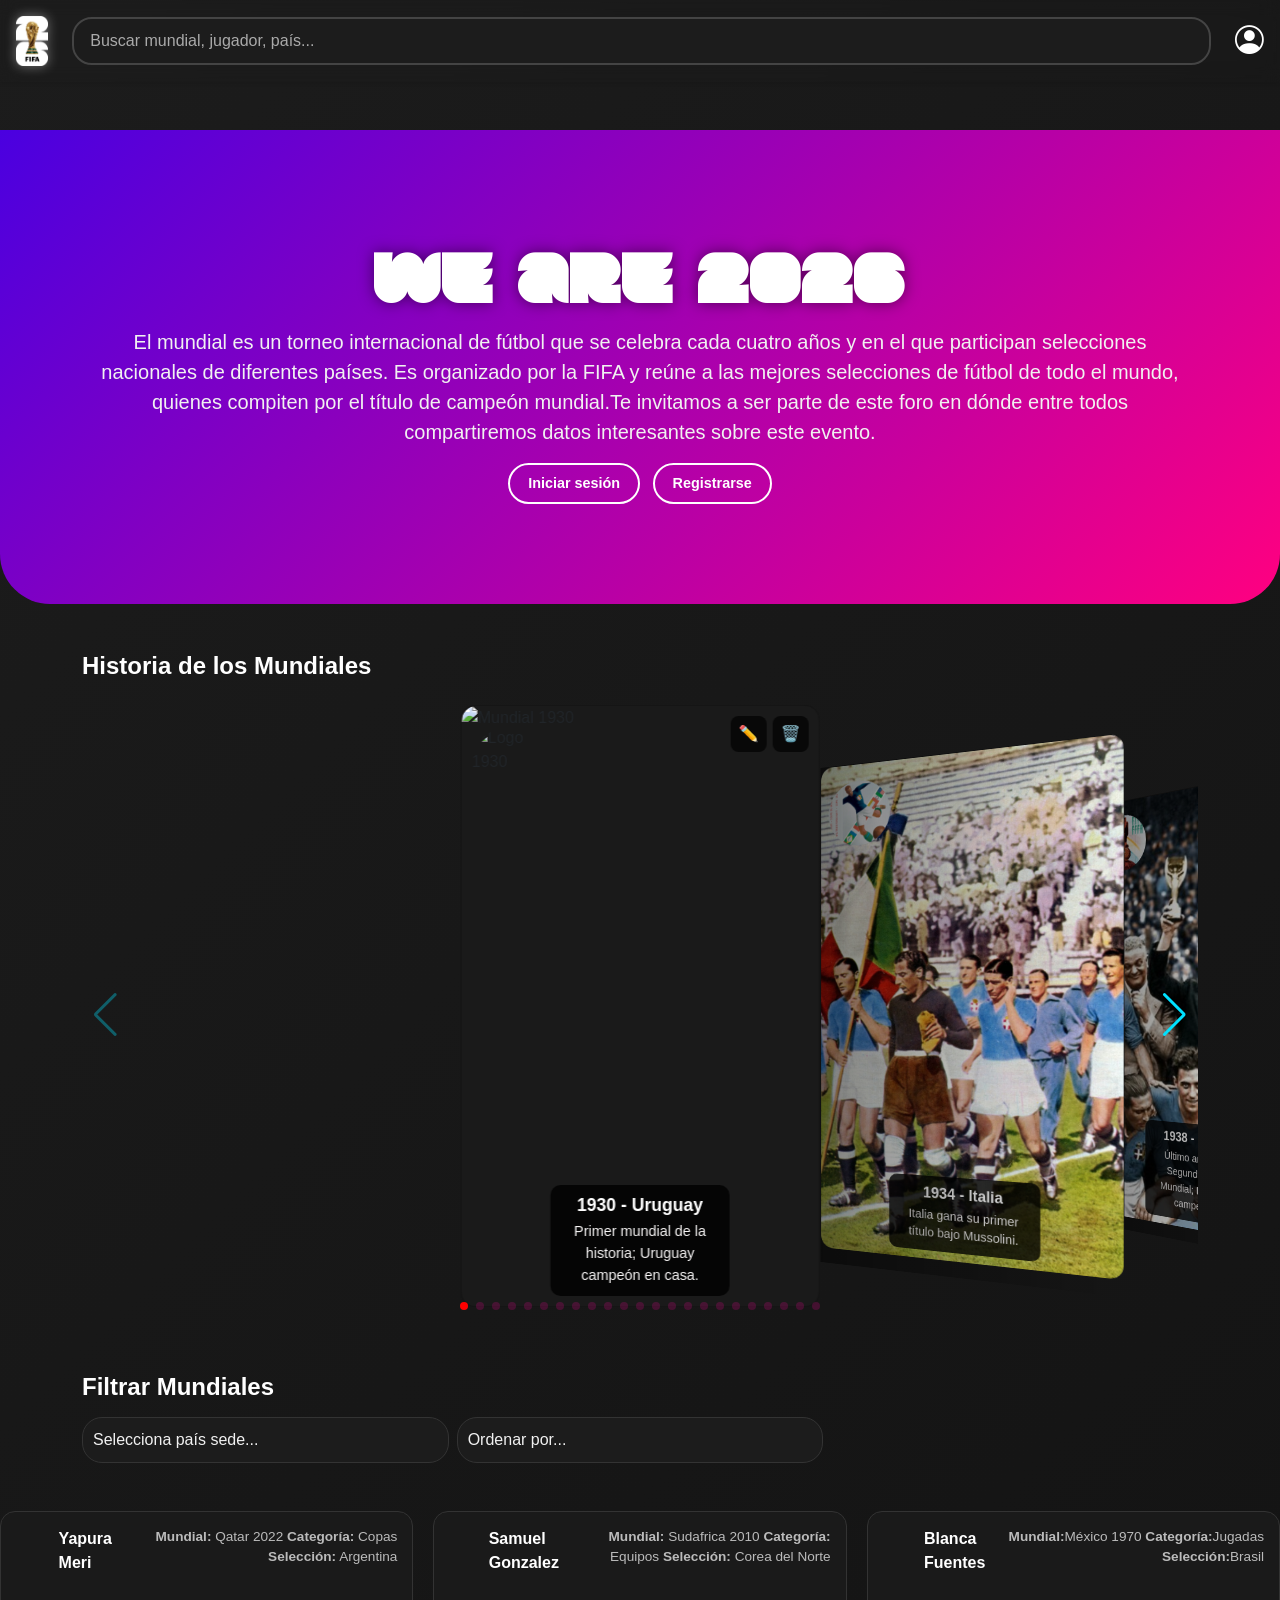
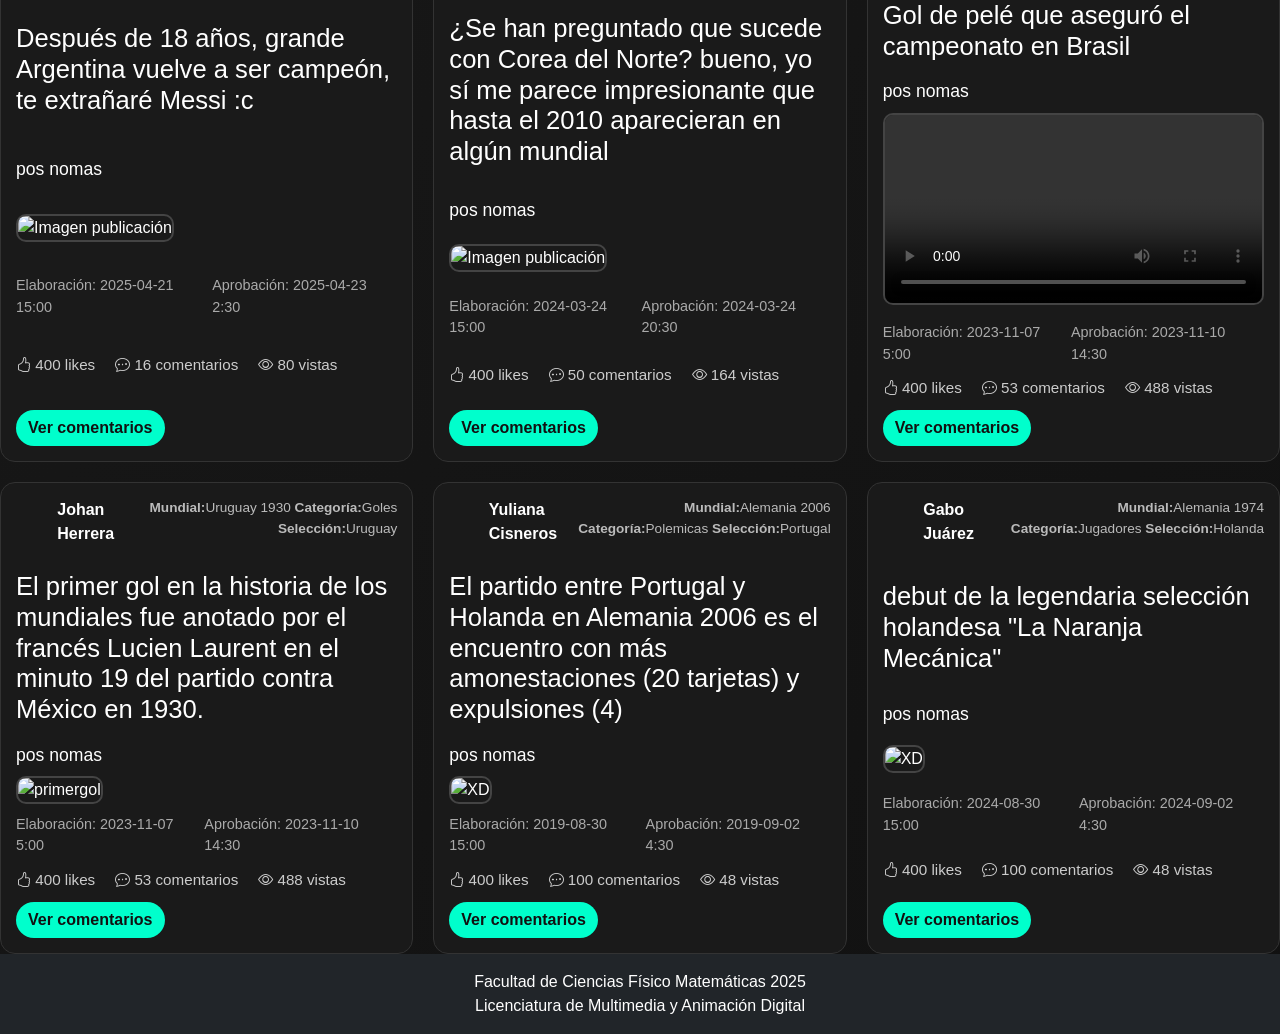
==== index.html @ 7e62f807 "subida inicial" ====
<!DOCTYPE html>
<html lang="es">

<head>
  <meta charset="UTF-8">
  <meta name="viewport" content="width=device-width, initial-scale=1.0">
  <title>We are 2026</title>
  <link rel="stylesheet" href="css/bootstrap.css">
  <link rel="stylesheet" href="css/index.css">
  <link rel="stylesheet" href="css/modal_CrearPub.css">
  <link rel="stylesheet" href="https://cdn.jsdelivr.net/npm/bootstrap-icons@1.11.3/font/bootstrap-icons.css">
  <link rel="stylesheet" href="https://cdn.jsdelivr.net/npm/swiper@11/swiper-bundle.min.css" />


</head>

<body>

  <header class="d-flex justify-content-between align-items-center p-3 bg-transparent shadow-sm">

    <div class="logo">
      <img src="img/2.png" alt="Logo Mundial" style="height:50px;">
    </div>
    <div class="flex-grow-1 mx-4">
      <input type="text" class="form-control" placeholder="Buscar mundial, jugador, país...">
    </div>
    <div class="perfil">
      <a href="perfil.html"><i class="bi bi-person-circle"></i></a>
    </div>
  </header>

  <div id="toastContainer" class="toast-container position-fixed bottom-0 end-0 p-3"></div>

  <main class="text-center my-5">
    <h1 class="display-3 fw-bold">We are 2026</h1>
    <p class="lead"> El mundial es un torneo internacional de fútbol que se celebra cada cuatro años y en el que
      participan selecciones
      nacionales de diferentes países. Es organizado por la FIFA y reúne a las mejores
      selecciones de fútbol de todo el mundo, quienes compiten por el título de campeón mundial.Te invitamos a ser parte
      de este foro en dónde entre todos compartiremos datos interesantes sobre este evento. </p>
    <a href="Login.html" class="btn btn-outline-primary btn-sm">Iniciar sesión</a>
    <a href="registro.html" class="btn btn-primary btn-sm ms-2">Registrarse</a>
  </main>

  <!-- CARRUSEL DE LAS IMAGENES-->
  <section class="container mb-5">
    <h4 class="mb-4">Historia de los Mundiales</h4>


    <div class="swiper mySwiper">
      <div class="swiper-wrapper">

        <div class="swiper-slide" data-mundial="1930">
          <div class="card">
            <img src="https://www.laizquierdadiario.mx/IMG/jpg/seleccion_argentina_1930.jpg" alt="Mundial 1930"
              class="main-img">
            <img src="https://img.vavel.com/b/Uruguay_1930_World_Cup.jpg" alt="Logo 1930" class="logo-img">
            <div class="caption">
              <h5>1930 - Uruguay</h5>
              <p>Primer mundial de la historia; Uruguay campeón en casa.</p>
            </div>
            <div class="card-actions">
              <button class="edit-btn" title="Editar">✏️</button>
              <button class="delete-btn" title="Eliminar">🗑️</button>
            </div>
          </div>
        </div>

        <div class="swiper-slide" data-mundial="1934">
          <div class="card">
            <img src="img/carrusel/M_1934.jpg" alt="Mundial 1934" class="main-img">
            <img src="img/carrusel/L_1934.jpg" alt="Logo 1934" class="logo-img">
            <div class="caption">
              <h5>1934 - Italia</h5>
              <p>Italia gana su primer título bajo Mussolini.</p>
            </div>
          </div>
        </div>

        <div class="swiper-slide" data-mundial="1938">
          <!--El data mundial es para hacer el filtrado de las publis y que se pueda publicar desde ahí -->
          <div class="card">
            <img src="img/carrusel/M_1938.jpg" alt="Mundial 1938" class="main-img">
            <img src="img/carrusel/L_1938.jpg" alt="Logo 1938" class="logo-img">
            <div class="caption">
              <h5>1938 - Francia</h5>
              <p>Último antes de la Segunda Guerra Mundial; Italia repite campeonato.</p>
            </div>
          </div>
        </div>

        <div class="swiper-slide" data-mundial="1950">
          <div class="card">
            <img src="img/carrusel/M_1950.jpg" alt="Mundial 1950" class="main-img">
            <img src="img/carrusel/L_1950.jpg " alt="Logo 1950" class="logo-img">
            <div class="caption">
              <h5>1950 - Brasil</h5>
              <p>"Maracanazo"; Uruguay sorprende al gigante anfitrión.</p>
            </div>
          </div>
        </div>
        <div class="swiper-slide" data-mundial="1954">
          <div class="card">
            <img src="img/carrusel/M_1954.jpg" alt="Mundial 1954" class="main-img">
            <img src="img/carrusel/L_1954.jpg" alt="Logo 1954" class="logo-img">
            <div class="caption">
              <h5>1954 - Suiza</h5>
              <p>Alemania Federal vence a la Hungría invencible.</p>
            </div>
          </div>
        </div>
        <div class="swiper-slide" data-mundial="1958">
          <div class="card">
            <img src="img/carrusel/M_1958.jpg" alt="Mundial 1958" class="main-img">
            <img src="img/carrusel/L_1958.jpg" alt="Logo 1958" class="logo-img">
            <div class="caption">
              <h5>1958 - Suecia</h5>
              <p>Debut y explosión de Pelé con 17 años.</p>
            </div>
          </div>
        </div>
        <div class="swiper-slide" data-mundial="1962">
          <div class="card">
            <img src="img/carrusel/M_1962.jpg" alt="Mundial 1962" class="main-img">
            <img src="img/carrusel/L_1962" alt="Logo 1962" class="logo-img">
            <div class="caption">
              <h5>1962 - Chile</h5>
              <p>Brasil bicampeón con Garrincha brillando</p>
            </div>
          </div>
        </div>
        <div class="swiper-slide" data-mundial="1966">
          <div class="card">
            <img src="img/carrusel/M_1966.jpg" alt="Mundial 1966" class="main-img">
            <img src="img/carrusel/L_1966.png" alt="Logo 1966" class="logo-img">
            <div class="caption">
              <h5>1966 - Inglaterra</h5>
              <p>Único título inglés, polémico gol fantasma.</p>
            </div>
          </div>
        </div>
        <div class="swiper-slide" data-mundial="1970">
          <div class="card">
            <img src="img/carrusel/M_1970.jpg" alt="Mundial 1970" class="main-img">
            <img src="img/carrusel/L_1970.jpg" alt="Logo 1970" class="logo-img">
            <div class="caption">
              <h5>1970 - México</h5>
              <p>Brasil tricampeón con el mejor Pelé.</p>
            </div>
          </div>
        </div>
        <div class="swiper-slide" data-mundial="1974">
          <div class="card">
            <img src="img/carrusel/M_1974.jpg" alt="Mundial 1974" class="main-img">
            <img src="img/carrusel/L_1974.jpg" alt="Logo 1974" class="logo-img">
            <div class="caption">
              <h5>1974 - Alemania</h5>
              <p>Surge el "fútbol total" de Holanda; título para los locales.</p>
            </div>
          </div>
        </div>
        <div class="swiper-slide" data-mundial="1978">
          <div class="card">
            <img src="img/carrusel/M_1978.jpeg" alt="Mundial 1978" class="main-img">
            <img src="img/carrusel/L_1978.png" alt="Logo 1978" class="logo-img">
            <div class="caption">
              <h5>1978 - Argentina</h5>
              <p>Primera estrella para Argentina, en plena dictadura.</p>
            </div>
          </div>
        </div>
        <div class="swiper-slide" data-mundial="1982">
          <div class="card">
            <img src="img/carrusel/M_1982.jpg" alt="Mundial 1982" class="main-img">
            <img src="img/carrusel/L_1982.png" alt="Logo 1982" class="logo-img">
            <div class="caption">
              <h5>1982 - España</h5>
              <p>Italia sorprende con Paolo Rossi y gana su tercer título.</p>
            </div>
          </div>
        </div>
        <div class="swiper-slide" data-mundial="1986">
          <div class="card">
            <img src="img/carrusel/M_1986.jpg" alt="Mundial 1986" class="main-img">
            <img src="img/carrusel/L_1986.png" alt="Logo 1986" class="logo-img">
            <div class="caption">
              <h5>1986 - México</h5>
              <p>Mundial de Maradona; "La mano de Dios" y el "Gol del Siglo".</p>
            </div>
          </div>
        </div>
        <div class="swiper-slide" data-mundial="1990">
          <div class="card">
            <img src="img/carrusel/M_1990.jpg" alt="Mundial 1990" class="main-img">
            <img src="img/carrusel/L_1990" alt="Logo 1990" class="logo-img">
            <div class="caption">
              <h5>1990 - Italia</h5>
              <p>Alemania logra su tercer título en una final cerrada vs Argentina.</p>
            </div>
          </div>
        </div>

        <div class="swiper-slide" data-mundial="1994">
          <div class="card">
            <img src="img/carrusel/M_1994.jpg" alt="Mundial 1994" class="main-img">
            <img src="img/carrusel/L_1994.png" alt="Logo 1994" class="logo-img">
            <div class="caption">
              <h5>1994 - Estados Unidos</h5>
              <p>Final definida por penales; Brasil tetracampeón.</p>
            </div>
          </div>
        </div>

        <div class="swiper-slide" data-mundial="1998">
          <div class="card">
            <img src="img/carrusel/M_1998.jpg" alt="Mundial 1998" class="main-img">
            <img src="img/carrusel/L_1998" alt="Logo 1998" class="logo-img">
            <div class="caption">
              <h5>1998 - Francia</h5>
              <p>Francia gana su primera Copa en casa con Zidane estrella.</p>
            </div>
          </div>
        </div>

        <div class="swiper-slide" data-mundial="2002">
          <div class="card">
            <img src="img/carrusel/M_2002.jpeg" alt="Mundial 2002" class="main-img">
            <img src="img/carrusel/l_2002.png" alt="Logo 2002" class="logo-img">
            <div class="caption">
              <h5>2002 - Corea del Sur y Japón</h5>
              <p>Primer mundial en Asia; Brasil logra su quinto título.</p>
            </div>
          </div>
        </div>

        <div class="swiper-slide" data-mundial="2006">
          <div class="card">
            <img src="img/carrusel/M_2006.jpg" alt="Mundial 2006" class="main-img">
            <img src="img/carrusel/L_2006" alt="Logo 2006" class="logo-img">
            <div class="caption">
              <h5>2006 - Alemania</h5>
              <p>Italia tetracampeón; recordado por el cabezazo de Zidane.</p>
            </div>
          </div>
        </div>
        <div class="swiper-slide" data-mundial="2010">
          <div class="card">
            <img src="img/carrusel/M_2010.jpg" alt="Mundial 2010" class="main-img">
            <img src="img/carrusel/L_2010" alt="Logo 2010" class="logo-img">
            <div class="caption">
              <h5>2010 - Sudáfrica</h5>
              <p>Primer mundial africano; España campeón con gol de Iniesta.</p>
            </div>
          </div>
        </div>
        <div class="swiper-slide" data-mundial="2014">
          <div class="card">
            <img src="img/carrusel/M_2014.jpg" alt="Mundial 2014" class="main-img">
            <img src="img/carrusel/L_2014.jpg" alt="Logo 2014" class="logo-img">
            <div class="caption">
              <h5>2014- Brasil</h5>
              <p>Alemania golea 7-1 a Brasil; gana su cuarta Copa.</p>
            </div>
          </div>
        </div>
        <div class="swiper-slide" data-mundial="2018">
          <div class="card">
            <img src="img/carrusel/M_2018.jpg" alt="Mundial 2018" class="main-img">
            <img src="img/carrusel/L_2018.png" alt="Logo 2018" class="logo-img">
            <div class="caption">
              <h5>2018- Rusia</h5>
              <p>Francia bicampeón; Mbappé brilla como estrella joven.</p>
            </div>
          </div>
        </div>
        <div class="swiper-slide" data-mundial="2022">
          <div class="card">
            <img src="img/carrusel/M_2022.jpg" alt="Mundial 2022" class="main-img">
            <img src="img/carrusel/L_2022.png" alt="Logo 2022" class="logo-img">
            <div class="caption">
              <h5>2022- Qatar</h5>
              <p>Argentina tricampeón con Messi coronado.</p>
            </div>
          </div>
        </div>


        <div class="swiper-slide" data-mundial="2026">
          <div class="card">
            <img src="img/carrusel/M_2026.jpg" alt="Mundial 2026" class="main-img">
            <img src="img/carrusel/L_2026.png" alt="Logo 2026" class="logo-img">
            <div class="caption">
              <h5>2026 - México, Estados Unidos y Cánada </h5>
              <p>El Mundial más reciente, con muchas sorpresas y récords.</p>
            </div>
          </div>
        </div>




      </div>

      <div class="swiper-button-next"></div>
      <div class="swiper-button-prev"></div>
      <div class="swiper-pagination"></div>
    </div>
  </section>
  <!--filtros-->
  <section class="container mb-5">
    <h4>Filtrar Mundiales</h4>
    <div class="row g-2">
      <div class="col-md-4">
        <select class="form-select">
          <option selected>Selecciona país sede...</option>
          <option>Uruguay</option>
          <option>Brasil</option>
          <option>Suiza</option>
          <option>Suecia</option>
          <option>México</option>
          <option>Estados Unidos</option>
          <option>Sudáfrica</option>
          <option>Catar</option>
        </select>
      </div>
      <div class="col-md-4">
        <select class="form-select">
          <option selected>Ordenar por...</option>
          <option>Cronológico</option>
          <option>País</option>
          <option>Más Likes</option>
          <option>Más Comentarios</option>
        </select>
      </div>
    </div>
  </section>

  <!--PUBLICACIONES-->
  <div id="dashboard" class="grid">
   


    <div class="publicacion" data-mundial="2022">
      <div class="pub-header">
        <div class="usuario">
          <div class="avatar"
            style="background-image: url('https://ih1.redbubble.net/image.4700178100.5784/flat,750x,075,f-pad,750x1000,f8f8f8.jpg');">
          </div>
          <span class="nombre">Yapura Meri</span>
        </div>

        <div class="detalle">
          <span class="mundial"><strong>Mundial:</strong> Qatar 2022</span>
          <span class="categoria"><strong>Categoría:</strong> Copas</span>
          <span class="seleccion"><strong>Selección:</strong> Argentina</span>
        </div>

      </div>

      <h3 class="titulo">Después de 18 años, grande Argentina vuelve a ser campeón, te extrañaré Messi :c</h3>
      <h4 class="descripcion">pos nomas</h4>

      <div class="media">
        <img
          src="https://phantom-elmundo.uecdn.es/2f9339261cdcb9a44080f4abb94aa98b/crop/1x20/604x422/resize/828/f/jpg/assets/multimedia/imagenes/2022/12/21/16716186079591.jpg"
          alt="Imagen publicación">
      </div>

      <div class="fechas">
        <span>Elaboración: 2025-04-21 15:00</span>
        <span>Aprobación: 2025-04-23 2:30</span>
      </div>

      <div class="interacciones">
        <span class="like">
          <i class="bi bi-hand-thumbs-up"></i> <span class="count">400</span> likes
        </span>
        <span><i class="bi bi-chat-dots"></i> 16 comentarios</span>
        <span><i class="bi bi-eye"></i> 80 vistas</span>
      </div>

      <div class="acciones-comentarios">
        <button class="btn-ver-comentarios" onclick="openComentariosModal(this)">
          Ver comentarios
        </button>
      </div>

      <!-- Botón editar -->
      <button class="btn-editar-pub" onclick="activarEdicionPublicacion(this)">Editar</button>
    </div>
    <div class="publicacion" data-mundial="2010">
      <div class="pub-header">
        <div class="usuario">
          <div class="avatar"
            style="background-image: url('https://i.redd.it/cool-pfp-type-fanart-i-made-v0-000ob270kp7e1.png?width=1100&format=png&auto=webp&s=5e3d2fb3bbafdf48c95f6516071db050b24c6aec');">
          </div>
          <span class="nombre">Samuel Gonzalez</span>
        </div>
        <div class="detalle">
          <div class="detalle">
            <span class="mundial"><strong>Mundial:</strong> Sudafrica 2010</span>
            <span class="categoria"><strong>Categoría:</strong> Equipos</span>
            <span class="seleccion"><strong>Selección:</strong> Corea del Norte</span>
          </div>

        </div>
      </div>

      <h3 class="titulo">¿Se han preguntado que sucede con Corea del Norte? bueno, yo sí me parece impresionante
        que hasta el 2010 aparecieran en algún mundial
      </h3>
      <h4 class="descripcion">pos nomas</h4>

      <div class="media">
        <img src=https://e00-elmundo.uecdn.es/mundial/2010/imagenes/2010/06/18/1276861689_0.jpg
          alt="Imagen publicación">
      </div>

      <div class="fechas">
        <span> Elaboración: 2024-03-24 15:00</span>
        <span> Aprobación: 2024-03-24 20:30</span>
      </div>

      <div class="interacciones">
        <span class="like">
          <i class="bi bi-hand-thumbs-up"></i> <span class="count">400</span> likes
        </span>
        <span><i class="bi bi-chat-dots"></i> 50 comentarios</span>
        <span><i class="bi bi-eye"></i> 164 vistas</span>
      </div>

      <div class="acciones-comentarios">
        <button class="btn-ver-comentarios" onclick="openComentariosModal(this)">
          Ver comentarios
        </button>
      </div>
      <!-- Botón editar -->
      <button class="btn-editar-pub" onclick="activarEdicionPublicacion(this)">Editar</button>

    </div>
    <div class="publicacion" data-mundial="1970">
      <div class="pub-header">
        <div class="usuario">
          <div class="avatar"
            style="background-image: url('https://i.pinimg.com/736x/62/64/57/626457731d0ab3dc14118c6c4f348661.jpg');">
          </div>
          <span class="nombre">Blanca Fuentes</span>
        </div>
        <div class="detalle">
          <span class="mundial"><strong>Mundial:</strong>México 1970</span>
          <span class="categoria"><strong>Categoría:</strong>Jugadas</span>
          <span class="seleccion"><strong>Selección:</strong>Brasil</span>
        </div>
      </div>

      <h3 class="titulo">Gol de pelé que aseguró el campeonato en Brasil
      </h3>
      <h4 class="descripcion">pos nomas</h4>

      <div class="media">
        <video width="500" height="400" controls>
          <source src="videos/pele.mp4" type="video/mp4">

        </video>
      </div>

      <div class="fechas">
        <span> Elaboración: 2023-11-07 5:00</span>
        <span> Aprobación: 2023-11-10 14:30</span>
      </div>

      <div class="interacciones">
        <span class="like">
          <i class="bi bi-hand-thumbs-up"></i> <span class="count">400</span> likes
        </span>
        <span><i class="bi bi-chat-dots"></i> 53 comentarios</span>
        <span><i class="bi bi-eye"></i> 488 vistas</span>
      </div>

      <div class="acciones-comentarios">
        <button class="btn-ver-comentarios" onclick="openComentariosModal(this)">
          Ver comentarios
        </button>
      </div>
      <!-- Botón editar -->
      <button class="btn-editar-pub" onclick="activarEdicionPublicacion(this)">Editar</button>

    </div>
    <div class="publicacion" data-mundial="1930">
      <div class="pub-header">
        <div class="usuario">
          <div class="avatar"
            style="background-image: url('https://i.pinimg.com/736x/3e/e1/cb/3ee1cbf3b1ef8123d77229c54954acfb.jpg');">
          </div>
          <span class="nombre">Johan Herrera</span>
        </div>
        <div class="detalle">
          <span class="mundial"><strong>Mundial:</strong>Uruguay 1930</span>
          <span class="categoria"><strong>Categoría:</strong>Goles</span>
          <span class="seleccion"><strong>Selección:</strong>Uruguay</span>
        </div>
      </div>

      <h3 class="titulo">El primer gol en la historia de los mundiales fue anotado por el francés Lucien Laurent
        en el minuto 19 del partido contra México en 1930.
      </h3>
      <h4 class="descripcion">pos nomas</h4>

      <div class="media">
        <img src="https://www.vice.com/wp-content/uploads/sites/2/2017/07/1501461839066-LAURENT.jpeg?w=640"
          alt="primergol">
      </div>

      <div class="fechas">
        <span> Elaboración: 2023-11-07 5:00</span>
        <span> Aprobación: 2023-11-10 14:30</span>
      </div>

      <div class="interacciones">
        <span class="like">
          <i class="bi bi-hand-thumbs-up"></i> <span class="count">400</span> likes
        </span>
        <span><i class="bi bi-chat-dots"></i> 53 comentarios</span>
        <span><i class="bi bi-eye"></i> 488 vistas</span>
      </div>

      <div class="acciones-comentarios">
        <button class="btn-ver-comentarios" onclick="openComentariosModal(this)">
          Ver comentarios
        </button>
      </div>

      <button class="btn-editar-pub" onclick="activarEdicionPublicacion(this)">Editar</button>
    </div>
    <div class="publicacion" data-mundial="2006">
      <div class="pub-header">
        <div class="usuario">
          <div class="avatar"
            style="background-image: url('https://i.pinimg.com/736x/c8/d3/36/c8d3363e4201f977bb5bf2c7bf879412.jpg');">
          </div>
          <span class="nombre">Yuliana Cisneros</span>
        </div>
        <div class="detalle">
          <span class="mundial"><strong>Mundial:</strong>Alemania 2006</span>
          <span class="categoria"><strong>Categoría:</strong>Polemicas</span>
          <span class="seleccion"><strong>Selección:</strong>Portugal</span>
        </div>
      </div>

      <h3 class="titulo">El partido entre Portugal y Holanda en Alemania 2006 es el encuentro con más amonestaciones (20
        tarjetas) y expulsiones (4)
      </h3>
      <h4 class="descripcion">pos nomas</h4>

      <div class="media">
        <img
          src="https://estaticos-cdn.prensaiberica.es/clip/eaa13f2f-20dc-4a9d-b401-187d5619110a_16-9-aspect-ratio_default_0.jpg"
          alt="XD">
      </div>

      <div class="fechas">
        <span> Elaboración: 2019-08-30 15:00</span>
        <span> Aprobación: 2019-09-02 4:30</span>
      </div>


      <div class="interacciones">
        <span class="like">
          <i class="bi bi-hand-thumbs-up"></i> <span class="count">400</span> likes
        </span>
        <span><i class="bi bi-chat-dots"></i> 100 comentarios</span>
        <span><i class="bi bi-eye"></i> 48 vistas</span>
      </div>

      <div class="acciones-comentarios">
        <button class="btn-ver-comentarios" onclick="openComentariosModal(this)">
          Ver comentarios
        </button>
      </div>
      <button class="btn-editar-pub" onclick="activarEdicionPublicacion(this)">Editar</button>

    </div>
    <div class="publicacion" data-mundial="1974">
      <div class="pub-header">
        <div class="usuario">
          <div class="avatar"
            style="background-image: url('https://i.pinimg.com/1200x/51/bf/9d/51bf9dfe9a45c103548a68de9f3e602a.jpg');">
          </div>
          <span class="nombre">Gabo Juárez</span>
        </div>
        <div class="detalle">
          <span class="mundial"><strong>Mundial:</strong>Alemania 1974</span>
          <span class="categoria"><strong>Categoría:</strong>Jugadores</span>
          <span class="seleccion"><strong>Selección:</strong>Holanda</span>
        </div>
      </div>

      <h3 class="titulo">debut de la legendaria selección holandesa "La Naranja Mecánica"
      </h3>
      <h4 class="descripcion">pos nomas</h4>

      <div class="media">
        <img
          src="https://www.tudn.com/_next/image?url=https%3A%2F%2Fst1.uvnimg.com%2Ff7%2F31%2F79588d964c3a8801ed62b5eeb8a4%2Fgettyimages-133243891.jpg&w=1280&q=75"
          alt="XD">
      </div>

      <div class="fechas">
        <span> Elaboración: 2024-08-30 15:00</span>
        <span> Aprobación: 2024-09-02 4:30</span>
      </div>

      <div class="interacciones">
        <span class="like">
          <i class="bi bi-hand-thumbs-up"></i> <span class="count">400</span> likes
        </span>
        <span><i class="bi bi-chat-dots"></i> 100 comentarios</span>
        <span><i class="bi bi-eye"></i> 48 vistas</span>
      </div>

      <div class="acciones-comentarios">
        <button class="btn-ver-comentarios" onclick="openComentariosModal(this)">
          Ver comentarios
        </button>
      </div>
      <button class="btn-editar-pub" onclick="activarEdicionPublicacion(this)">Editar</button>
    </div>




  </div>

  <div id="modalNuevaPub"></div> <button id="btnCrearPubli" class="floating-btn" style="display:none;"
    onclick="openNuevaPub()">+</button>

  <button id="btnRegresar" class="floating-btn regresar" style="display:none;">⟲</button>





  <!--CUANDO AUN NO SE A LOGEADO-->
  <div id="modalAuth" class="custom-modal">
    <div class="modal-content">
      <span class="close" onclick="closeModal('#modalAuth')">&times;</span>
      <h2>¡Ups!</h2>
      <p> Registrate o iniciar sesión para poder publicar.</p>
      <div class="modal-actions">
        <a href="Login.html" class="btn btn-outline-primary">Iniciar sesión</a>
        <a href="registro.html" class="btn btn-primary">Registrarse</a>
      </div>
    </div>
  </div>
  <!--Modal del coemntario-->
  <div id="modalComentarios" class="custom-modal" data-index="0">
    <div class="modal-content modal-comentarios">
      <span class="close" onclick="closeModal('#modalComentarios')">&times;</span>
      <h3>Comentarios</h3>

      <div id="comentariosContainer"></div>

      <div class="comentar">
        <input type="text" placeholder="Escribe un comentario...">
        <button onclick="agregarComentario(this)">Comentar</button>
      </div>
    </div>
  </div>

  <!--Solo disponible para Administrador-->
  <!--Modal para editar -->
  <div id="modalMundial" class="modal">
    <div class="modal-content">
      <span class="close-btn">&times;</span>
      <h2>Editar Mundial</h2>
      <form id="formMundial">

        <label for="nombreMundial">Nombre del Mundial:</label>
        <input type="text" id="nombreMundial" required>

        <label for="descMundial">Descripción breve:</label>
        <input type="text" id="descMundial" required>

        <label for="logoMundial" class="custom-file-upload">Seleccionar logo</label>
        <input type="file" id="logoMundial" accept="image/*" hidden>

        <label for="imgMundial" class="custom-file-upload">Imagen destacada</label>
        <input type="file" id="imgMundial" accept="image/*" hidden>

        <button type="submit">Guardar cambios</button>
      </form>
    </div>
  </div>



  <footer class="bg-dark text-white text-center p-3">
    Facultad de Ciencias Físico Matemáticas 2025 <br>
    Licenciatura de Multimedia y Animación Digital
  </footer>
 

  <script src="https://cdn.jsdelivr.net/npm/swiper@11/swiper-bundle.min.js"></script>
  <script src="https://cdn.jsdelivr.net/npm/@popperjs/core@2.11.8/dist/umd/popper.min.js"></script>
  <script src="https://cdn.jsdelivr.net/npm/bootstrap@5.3.3/dist/js/bootstrap.min.js"></script>
  <script src="https://unpkg.com/imagesloaded@5/imagesloaded.pkgd.min.js"></script>
  <script src="js/index.js"></script>

  <script src="js/crearpubli.js"></script>


</body>

</html>
---- css/index.css ----
body {
  margin: 0;
  padding: 0;
  font-family: 'Segoe UI', Tahoma, Geneva, Verdana, sans-serif;
  background: linear-gradient(135deg, #1c1c1c, #111);
  color: #252525;
}
@font-face {
  font-family: 'fifa-26';
  src: url('Fuentes/fifa-26.ttf');
  font-weight: normal;
  font-style: normal;
}

header {
  background: transparent; 
  padding: 20px 40px;
  display: flex;
  align-items: center;
  justify-content: space-between;
  backdrop-filter: blur(8px); 
  -webkit-backdrop-filter: blur(8px);
    animation: fade-in 1s ease-in-out forwards;
}

header .logo img {
  max-height: 55px;
  filter: drop-shadow(0 0 6px rgba(255,255,255,0.4));
  transition: transform 0.3s ease;
}

header .logo img:hover {
  transform: scale(1.05);
}
header .form-control {
  background-color: #1c1c1c;
  color: #f1f1f1;           /* color de texto normal */
  border: 2px solid #444;   /* borde normal */
  border-radius: 20px;
  padding: 10px 16px;
  transition: border-color .25s ease, color .25s ease, box-shadow .25s ease;
}
  .like i {
    cursor: pointer;
    transition: color 0.3s ease;
  }
  .like.active {
  color: #ff0080; /* azul */
}
  .like.active i {
    color: #ff0080; /* cambia este color a tu preferencia */
  }

header .form-control::placeholder {
  color: #aaa;
  opacity: 1; 
}


header .form-control:focus {
  color: #00ffcc;                      
  border-color: #00ffcc !important;    
  background-color: #1c1c1c;           
  outline: none;
  box-shadow: 0 0 12px rgba(0,255,178,0.6) !important; 
}
.perfil i {
    font-size: 1.8rem;
    cursor: pointer;
    color: #ffffff;
    transition: transform 0.2s ease, color 0.3s ease;
}

.perfil i:hover {
    transform: scale(1.2);
    color: #00c3ff; 
}


nav a {
  color: #fff;
  text-decoration: none;
  margin: 0 15px;
  font-weight: 600;
  position: relative;
  transition: color 0.3s ease;
}

nav a::after {
  content: '';
  position: absolute;
  width: 0%;
  height: 2px;
  bottom: -4px;
  left: 0;
  background: #00ffb2;
  transition: width 0.3s ease;
}

nav a:hover {
  color: #00ffb2;
}

nav a:hover::after {
  width: 100%;
}


main {
  margin-top: -40px; /* sube el main 20px */
  padding: 100px;
  background: linear-gradient(135deg, #4a00e0, #ff0080);
  text-align: center;
  border-radius: 0 0 50px 50px;
  animation: fade-in 1s ease-in-out forwards;

}
@keyframes fade-in {
  from {
    opacity: 0;
    transform: translateY(20px); 
  }
  to {
    opacity: 1;
    transform: translateY(0);
  }
}
main .btn {
  border-radius: 25px;
  font-size: 0.9rem;
  padding: 8px 18px;
  transition: all 0.3s ease;
  font-weight: 600;
}

main .btn-outline-primary {
  border: 2px solid #ffffff;
  color: #ffffff;
  background: transparent;
}

main .btn-outline-primary:hover {
  background: #000000;
  color: #fff;
  box-shadow: 0 0 15px rgba(255, 230, 0, 0.8);
}

main .btn-primary {
  border: 2px solid #ffffff;
  color: #ffffff;
  background: transparent;
}

main .btn-primary:hover {
  background: #000000;
  color: #fff;
  box-shadow: 0 0 15px rgba(255, 230, 0, 0.8);}
main h1 {
  font-family: 'fifa-26';
  font-size: 4rem;
  color: #fff;
  text-transform: uppercase;
  margin-bottom: 20px;
  text-shadow: 0 0 15px rgba(0,0,0,0.5);
  animation: fade-in 1s ease-in-out forwards;
}

main p {
  font-size: 1.3rem;
  color: #f1f1f1;
}


section h4 {
  font-weight: 700;
  margin-bottom: 15px;
  color: #fff;
  animation: fade-in 1s ease-in-out forwards;
}

.form-select {
  background: #1c1c1c;
  border: 1px solid #333;
  border-radius: 20px;
  color: #f1f1f1;
  padding: 10px;
  transition: 0.3s ease;
}

.form-select:hover, 
.form-select:focus {
  border-color: #ff0050;
  outline: none;
  box-shadow: 0 0 10px rgba(255,0,80,0.6);
}

/* ==== CARDS ==== */
.card {
  position: relative;
  border-radius: 15px;
  overflow: hidden;
  background: #1a1a1a;
  transition: transform 0.3s ease, box-shadow 0.3s ease;
  cursor: pointer;
  
}

.card:hover {
  transform: translateY(-6px);
  box-shadow: 0 10px 25px rgba(255,0,128,0.6);
}

/* Imagen principal */
.main-img {
  width: 100%;
  height: 600px;
  object-fit: cover;
  border-radius: 15px;
  display: block;
}

/* Logo pequeño */
.logo-img {
width: 80px;
  height: 80px; 
  object-fit: contain; /* o cover, según necesites */
  position: absolute;
  top: 20px;
  left: 10px;
  border-radius: 50%; 
  background: none;   
  padding: 0;         
  border: none;       
}


.caption {
  position: absolute;
  bottom: 10px;
  left: 50%;
  transform: translateX(-50%);
  text-align: center;
  color: #fff;
  background: rgba(0, 0, 0, 0.795);
  padding: 10px 15px;
  border-radius: 10px;
}

/* Título y descripción */
.card h5 {
  font-size: 1.1rem;
  font-weight: 700;
  margin: 0;
}

.card p {
  font-size: 0.9rem;
  margin: 5px 0 0;
  color: #f8f6f6;
}

/* Swiper */
.swiper {
  width: 100%;
  height: 620px; 
  padding-top: 40px;
  padding-bottom: 50px;
}

.swiper-slide {
  display: flex;
  justify-content: center;
  align-items: center;
}


.swiper-slide-active {
  transform: scale(1.05);
}


.swiper-pagination {
  bottom: 5px;
}

.swiper-pagination-bullet {
  background: #ff009d!important; 
  opacity: 0.6;
}
.swiper-pagination-bullet-active {
  background: #f00!important; 
  opacity: 1;
}


.swiper-button-next,
.swiper-button-prev {
  color: #ff009d;
}

/* Flechas */
.swiper-button-next,
.swiper-button-prev {
  color: rgb(0, 225, 255) !important; 
  width: 50px;
  height: 50px;
}

.swiper-button-next {
  right: 10px; 
}
.swiper-button-prev {
  left: 10px; 
}


.swiper-button-next:hover,
.swiper-button-prev:hover {
  color: red!important;
}
/*ACIONEEEES*/
.card-actions {
  position: absolute;
  top: 10px;
  right: 10px;
  display: flex;
  gap: 6px;
}

.card-actions button {
  background: rgba(0,0,0,0.7);
  border: none;
  border-radius: 8px;
  padding: 6px 8px;
  cursor: pointer;
  color: #fff;
  font-size: 16px;
  transition: 0.3s;
}

.card-actions button:hover {
  background: #ff009d;
}

/* Modal */
.modal {
  position: fixed;
  top: 0; left: 0;
  width: 100%; height: 100%;
  display: none;
  align-items: center;
  justify-content: center;
  background: rgba(0,0,0,0.7);
  z-index: 2000;
}

.modal.show { display: flex; }

.modal-content {
  background: #111;
  padding: 20px;
  border-radius: 16px;
  border: 2px solid #ffcc00;
  color: #fff;
  width: 400px;
  max-width: 90%;
  position: relative;
}

.modal-content h2 {
  margin-bottom: 15px;
  text-align: center;
  color: #ffcc00;
}

.close-btn {
  position: absolute;
  top: 10px; right: 15px;
  cursor: pointer;
  font-size: 22px;
  color: #ffcc00;
}
.close-btn:hover { color: #ff0050; }

/* Input file personalizado */
.custom-file-upload {
  display: inline-block;
  background: #333;
  color: #fff;
  padding: 10px 15px;
  border-radius: 10px;
  cursor: pointer;
  margin-bottom: 10px;
}
.custom-file-upload:hover {
  background: #ff009d;
}
#formMundial {
  display: flex;
  flex-direction: column;
  gap: 12px;
}

#formMundial label {
  font-weight: bold;
  margin-bottom: 4px;
  color: #ffcc00;
}

#formMundial input[type="text"] {
  padding: 10px 14px;
  border-radius: 8px;
  border: 2px solid #444;
  background: #1a1a1a;
  color: #fff;
  transition: 0.3s;
  width: 100%;
}

#formMundial input[type="text"]:focus {
  border-color: #00ffcc;
  box-shadow: 0 0 10px rgba(0,255,178,0.5);
  outline: none;
}

#formMundial button {
  margin-top: 10px;
  padding: 10px;
  border-radius: 20px;
  border: none;
  background: #00ffcc;
  color: #111;
  font-weight: bold;
  cursor: pointer;
  transition: 0.3s;
}

#formMundial button:hover {
  background: #ff0050;
  color: #fff;
  box-shadow: 0 0 12px rgba(255,0,80,0.6);
}


.floating-btn {
  position: fixed;
  bottom: 25px;
  right: 25px;
  width: 60px;
  height: 60px;
  border-radius: 50%;
  background: #ff0050;
  color: #fff;
  font-size: 2rem;
  border: none;
  cursor: pointer;
  box-shadow: 0 0 20px rgba(255,0,80,0.6);
  transition: 0.3s;
}
.floating-btn:hover {
  background: #00ffcc;
  box-shadow: 0 0 25px rgba(0,255,178,0.8);
}

.custom-modal {
  display: none; 
  position: fixed;
  top: 0; 
  left: 0;
  width: 100%; 
  height: 100%;
  background: rgba(0,0,0,0.6);
  z-index: 1000;

           
  justify-content: center;  
  align-items: center;      
  padding: 20px;            
  box-sizing: border-box;
}

.custom-modal .modal-content {
  background: #1c1c1c;
  color: #fff;
  padding: 20px;
  border-radius: 15px;
  max-width: 500px;         
  width: 200%;              
  text-align: center;
  position: relative;
  box-shadow: 0 0 25px rgba(0,255,178,0.5);
}

.custom-modal .close {
  position: absolute;
  right: 15px;
  top: 10px;
  font-size: 22px;
  cursor: pointer;
}

.modal-actions {

  margin-top: 15px;
  display: flex;
  justify-content: space-around;
}

.grid {
  display: grid;
  grid-template-columns: repeat(3, 1fr);
  gap: 20px;
}

.publicacion {
  background: #1a1a1a;
  border: 1px solid #333;
  border-radius: 15px;
  position: relative;
  padding: 15px;
  color: #fff;
  display: flex;
  flex-direction: column;
  justify-content: space-between;
  transition: transform 0.3s ease, box-shadow 0.3s ease;
    height: 100%; /* que crezcan igual */
}



.publicacion.oculto {
  display: none !important; /* ocultas con clase */
}
.publicacion:hover {
  transform: translateY(-5px);
  box-shadow: 0 10px 25px rgba(0, 255, 178, 0.5);
}

/* Responsivo */
@media (max-width: 900px) {
  .grid {
    grid-template-columns: repeat(2, 1fr);
  }
}
@media (max-width: 600px) {
  .grid {
    grid-template-columns: 1fr;
  }
}
.publicacion:hover {
  transform: translateY(-5px);
  box-shadow: 0 10px 25px rgba(0, 255, 178, 0.5);
}

.pub-header { display: flex; justify-content: space-between; margin-bottom: 15px; }
.usuario { display: flex; align-items: center; gap: 10px; }
.usuario .avatar { width: 45px; height: 45px; border-radius: 50%; background-size: cover; background-position: center; }
.usuario .nombre { font-weight: bold; }
.pub-header .detalle { text-align: right; font-size: 0.85rem; color: #bbb; }
.titulo { margin: 10px 0; font-size: 1.6rem; }
.descripcion{ margin: 10px 0; font-size: 1.1rem; }
.media img { width: 100%; border-radius: 10px; border: 2px solid #444; }
.media video {
  width: 100%;
  border-radius: 10px;
  border: 2px solid #444;
}
.fechas { font-size: 0.9rem; color: #aaa; margin-top: 10px; display: flex; justify-content: space-between; }
.interacciones { display: flex; gap: 20px; margin-top: 12px; font-size: 0.95rem; color: #ccc; }
.btn-editar-pub {
  display: none; /* Oculto hasta que se filtre */
  position: absolute;
  bottom: 10px;
  right: 10px;
  background: #ff0080;
  color: #fff;
  border: none;
  padding: 6px 12px;
  border-radius: 8px;
  cursor: pointer;
  font-size: 14px;
  transition: 0.3s;
}
.btn-editar-pub:hover {
  background: #ff4da6;
}
input.file-upload {
  background: none;
 
  padding: 10px;
  border-radius: 8px;
  color: #fff;
  cursor: pointer;
  display: block;
  margin-top: 10px;
}

input.file-upload::file-selector-button {
  background: #131213;
  color: #fff;
  border: none;
  border-radius: 6px;
  padding: 6px 12px;
  cursor: pointer;
}

input.file-upload:hover::file-selector-button {
  background: #ff4da6;
}

.input-editable {
  background: transparent;
  border: none;
  border-bottom: 2px solid #ff0080;
  color: #fff;
  font-size: 14px;
  margin: 8px 0;
  outline: none;
  display: block;   
  width: 100%;      
  max-width: 100%;
}
select.input-editable {
  background:#1c1c1c;
  border: none;
  border-bottom: 2px solid #ff0080;
  color: #ffffff;
  font-size: 14px;
  margin: 5px 0;
  outline: none;
  padding: 3px;
}
.btn-ver-comentarios {
  margin-top: 10px;
  padding: 6px 12px;
  border-radius: 20px;
  border: none;
  background: #00ffcc;
  color: #111;
  font-weight: bold;
  cursor: pointer;
  transition: 0.3s;
}
.btn-ver-comentarios:hover {
  background: #ff0050;
  color: #fff;
}
.custom-modal .modal-comentarios {
  background: #1a1a1a;
  color: #fff;
  padding: 20px;
  border-radius: 15px;
  max-width: 600px;        
  width: 100%;             
  text-align: center;
  position: relative;
  box-shadow: 0 0 25px rgba(0,255,178,0.5);
}

.modal-comentarios {
  max-width: 600px;
  background: #1a1a1a;
  border-radius: 15px;
  padding: 20px;
  color: #fff;
}
 #comentariosContainer::-webkit-scrollbar {
    width: 8px;
  }
  #comentariosContainer::-webkit-scrollbar-thumb {
    background: #ff0080;
    border-radius: 10px;
  }
  #comentariosContainer::-webkit-scrollbar-track {
    background: #2c2c2c;
  }
  .mensaje-flotante {
    position: fixed;
    bottom: 20px;
    right: 20px;
    background: #ff0080;
    color: #fff;
    padding: 10px 15px;
    border-radius: 10px;
    box-shadow: 0 0 10px rgba(255,0,128,0.6);
    opacity: 0;
    animation: aparecer 2s forwards;
  }
  @keyframes aparecer {
    0% { opacity: 0; transform: translateY(20px); }
    20% { opacity: 1; transform: translateY(0); }
    80% { opacity: 1; }
    100% { opacity: 0; }
  }
  .btn-editar {
    margin-left: 5px;
    cursor: pointer;
  }
#comentariosContainer {
  max-height: 300px;   
  overflow-y: auto;    
  padding: 10px;
}

#comentariosContainer p {
  padding: 6px 10px;
  border-radius: 10px;
  margin: 5px 0;
  font-size: 0.9rem;
  display: flex;
  align-items: center;
}

#comentariosContainer p strong {
  margin-right: 5px;
  color: #00ffcc;
}
.comentar {
  display: flex;
  gap: 10px;
  margin-top: 15px;
}

.comentar input {
  flex: 1;
  padding: 10px 15px;
  border-radius: 20px;
  border: 2px solid #444;
  background: #111;
  color: #fff;
  transition: 0.3s;
}

.comentar input:focus {
  border-color: #00ffcc;
  outline: none;
  box-shadow: 0 0 10px rgba(0,255,178,0.5);
}
.comentar button {
  padding: 10px 18px;
  border-radius: 20px;
  border: none;
  background: #00ffcc;
  color: #111;
  font-weight: bold;
  cursor: pointer;
  transition: 0.3s;
}
.card-comentario {
  background: #2c2c2c;
  padding: 12px 40px 12px 12px;
  border-radius: 15px;
  margin: 10px 0;
  box-shadow: 0 0 10px rgba(255,0,128,0.6);
  text-align: left;
  position: relative;
}
.card-comentario .avatar {
  width: 35px;
  height: 35px;
  border-radius: 50%;
  background-size: cover;
  background-position: center;
}


.comentar button:hover {
  background: #ff0050;
  color: #fff;
}
.comentarios {
  background: #2c2c2c;
  color: #fff;
  border-radius: 20px;
  padding: 20px;
  box-shadow: 0 0 15px rgba(255,230,0,0.8);
  margin-top: 50px; 
}



.ca.card-comentario .nombre {
  font-weight: bold;
  color: #00ffcc;
}
rd-comentario p {
  margin: 8px 0 4px;
  font-size: 0.9rem;
  color: #fff;
}
.card-comentario .fecha {
  font-size: 12px;
  color: #aaa;
  display: block;
}
.card-comentario .btn-eliminar {
  position: absolute;
  top: 10px;
  right: 10px;
  background: none;
  border: none;
  font-size: 16px;
  cursor: pointer;
  color: #aaa;
  transition: color 0.2s ease;
}
.card-comentario .btn-eliminar:hover {
  color: rgb(255, 0, 191);
}

.btn-editar {
  position: absolute;
  bottom: 8px;
  right: 8px;
  background: #ff0080;
  color: #fff;
  border: none;
  padding: 5px 8px;
  border-radius: 8px;
  cursor: pointer;
  font-size: 14px;
  transition: 0.3s;
}

.btn-editar:hover {
  background: #ff4da6;
}

.input-editar {
  width: 100%;
  background: transparent;
  border: none;
  border-bottom: 2px solid #ff0080;
  color: #fff;
  font-size: 14px;
  padding: 5px;
  outline: none;
  margin-top: 5px;
}
/*Responsividad*/

.img, video {
  max-width: 100%;
  height: auto;
}

/* Tablets y pantallas medianas (<= 992px) */
@media (max-width: 992px) {
  header {
    padding: 15px 25px;
  }

  nav a {
    margin: 0 10px;
  }

  main {
    padding: 60px 40px;
  }

  main h1 {
    font-size: 3rem;
  }


}



 @media (max-width: 768px) {
  header {
    flex-direction: row;      
    flex-wrap: wrap;            
    justify-content: space-between;
    align-items: center;
    gap: 10px;
  }

  header .form-control {
    flex: 1;                    
    min-width: 150px;           
  }

  header .logo img {
    max-height: 45px;           
  }

  .perfil i {
    font-size: 1.4rem;         
  
}

  nav {
    width: 100%;
    display: flex;
    flex-wrap: wrap;
    justify-content: center;
  }

  nav a {
    margin: 8px 10px;
    font-size: 1rem;
  }

  main {
    padding: 40px 20px;
    margin-top: 0;
    border-radius: 0 0 25px 25px;
  }

  main h1 {
    font-size: 2.3rem;
  }

  main p {
    font-size: 1rem;
  }

 
  .custom-modal .modal-content {
    width: 90%; 
    max-width: 400px;
  }
}

/* Móviles chicos (<= 480px) */
@media (max-width: 480px) {
  header {
    padding: 10px 15px;
    gap: 10px;
  }

  nav a {
    font-size: 0.85rem;
  }

  main {
    padding: 30px 15px;
  }

  main h1 {
    font-size: 1.8rem;
  }

  .perfil i {
    font-size: 1.3rem;
  }

  .floating-btn {
    width: 50px;
    height: 50px;
    font-size: 1.6rem;
    bottom: 15px;
    right: 15px;
  }
}
.floating-btn.regresar {
  right: 100px; 
  background-color: #ff00b3; 
}
.floating-btn.floating-btn.regresar:hover {
  background: #00ffcc;
  box-shadow: 0 0 25px rgba(0,255,178,0.8);
}
.hidden {
  display: none !important;
}



@media (max-width: 992px) {
  .swiper {
    height: 500px;
  }
}

/* Pantallas medianas */
@media (max-width: 768px) {
  .swiper {
    height: 450px;
  }
}

/* Móviles chicos */
@media (max-width: 480px) {
  .swiper {
    height: 600px;
    padding-top: 20px;
    padding-bottom: 40px;
  }
 .swiper-slide {
    transform: scale(0.9); /* reduce un poco todas las slides */
    transition: transform 0.3s ease;
  }

  .swiper-slide-active {
    transform: scale(1); /* la activa se ve completa */
  }

 
}
---- css/modal_CrearPub.css ----
.modal-nueva form { display: flex; flex-direction: column; gap: 12px; }
.modal-nueva label { font-size: .9rem; color: #aaa; }
.modal-nueva h2{ justify-content: center;}
.modal-nueva input, .modal-nueva select {
  padding: 10px;
  border-radius: 8px;
  border: 1px solid #444;
  background: #111;
  color: #fff;
  transition: .2s;
}
.modal-nueva input:focus, .modal-nueva select:focus {
  border-color: #ff0080;
  box-shadow: 0 0 10px rgba(255,0,128,.5);
  outline: none;
}


.modal-nueva input[type="file"] {
  background: #111;
  color: #ddd;
  border: 1px solid #444;
  padding: 8px;
}
.modal-nueva input[type="file"]::file-selector-button {
  background: #222;
  color: #fff;
  border: 1px solid #444;
  border-radius: 8px;
  padding: 8px 12px;
  cursor: pointer;
}
.modal-nueva input[type="file"]:hover::file-selector-button {
  background: #333;
}
.modal {
  display: none;                
  position: fixed;
  inset: 0;                      
  background: rgba(0,0,0,0.7);   
  align-items: center;
  justify-content: center;
  z-index: 1000;
}


.modal.show { display: flex; }

/* ========== CAJA DEL MODAL ========== */
.modal-content {
  position: relative;
  width: min(92vw, 560px);
  background: #000;             
  color: #fff;
  border: 2px solid #00ffcc;     
  border-radius: 16px;
  padding: 24px;
  box-shadow: 0 0 25px rgba(0,255,178,0.5);
}


.modal-content .close {
  position: absolute;
  top: 10px;
  right: 14px;
  font-size: 26px;
  line-height: 1;
  cursor: pointer;
  color: #ffcc00;
}
.modal-content .close:hover { filter: brightness(1.2); }
.modal-nueva { width: min(92vw, 480px); }
.btn-publicar {
  margin-top: 15px;
  padding: 12px;
  border: none;
  border-radius: 25px;
  font-weight: bold;
  cursor: pointer;
  background: #ffcc00;
  color: #111;
  transition: 0.3s;
}
.btn-publicar:hover {
  background: #00ffcc;
  color: #111;
  box-shadow: 0 0 15px rgba(0,255,178,0.8);
}
textarea {
  background: #0707078c;
  color: #ddd;
  border: 1px solid #444;
  border-radius: 10px;
  padding: 10px;
  width: 100%;       
  resize: none;      
  font-size: 14px;   
  font-family: 'Segoe UI', sans-serif; 
}
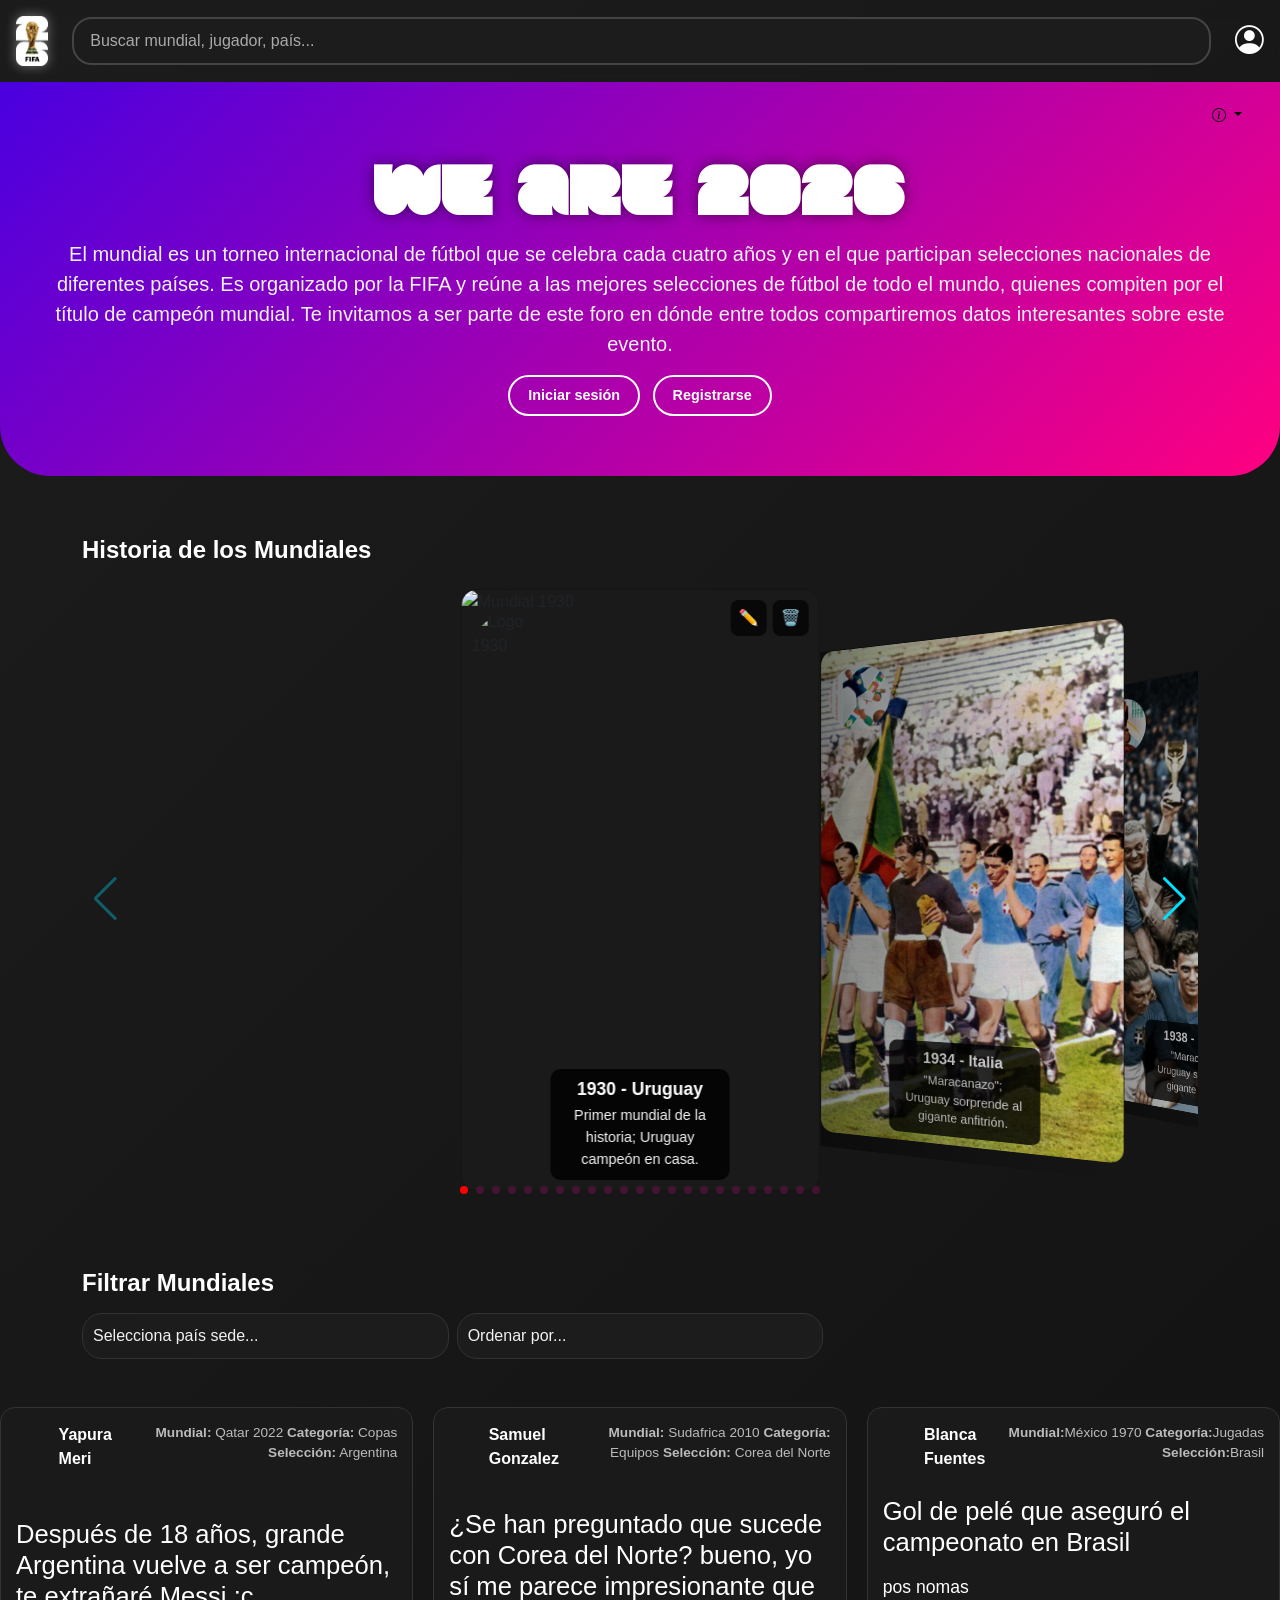
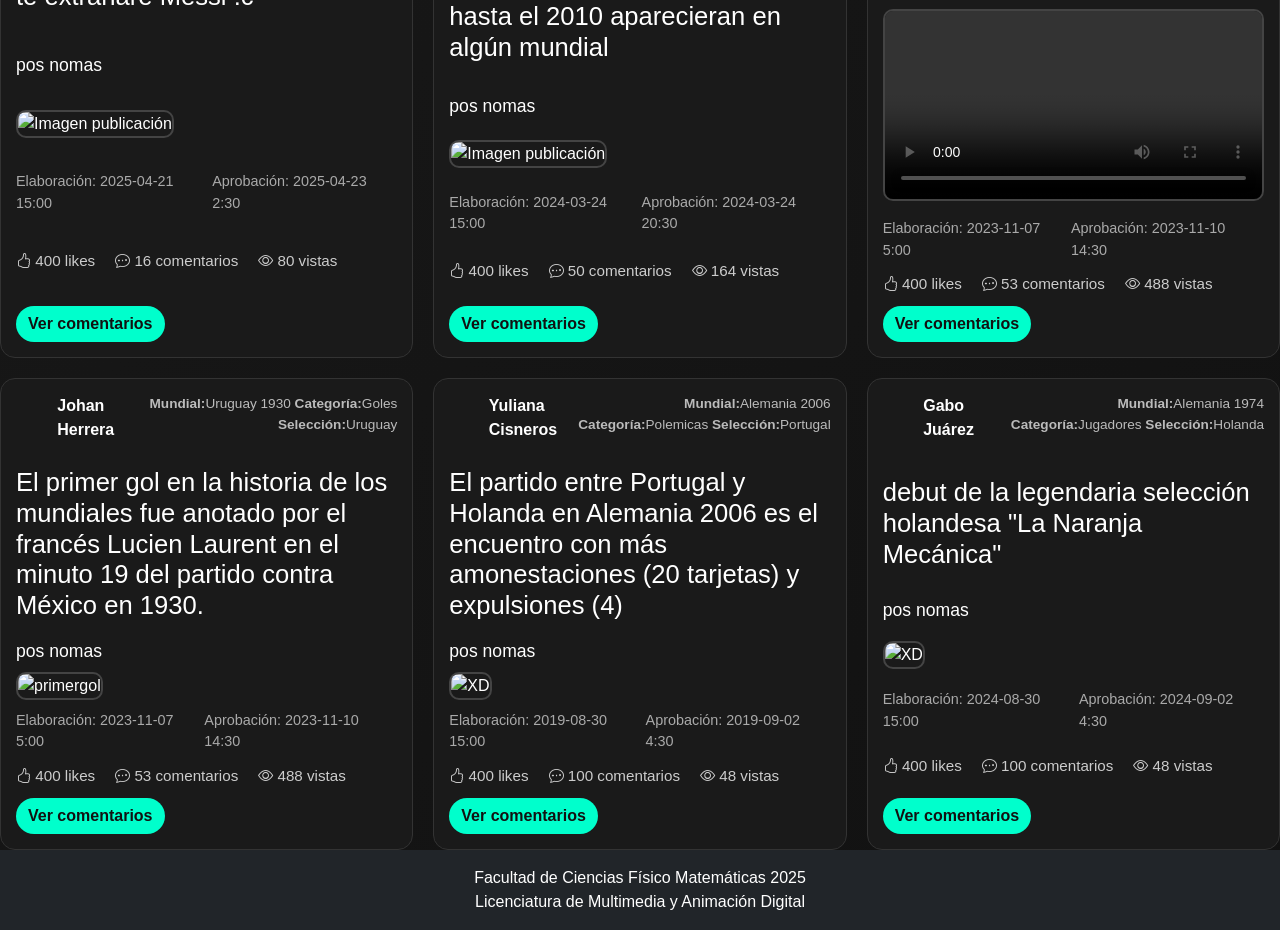
==== commit 4e4c8a0b: "Actualización del main, botón info y sección de historia" ====
--- a/index.html
+++ b/index.html
@@ -7,6 +7,7 @@
   <title>We are 2026</title>
   <link rel="stylesheet" href="css/bootstrap.css">
   <link rel="stylesheet" href="css/index.css">
+  <link rel="stylesheet" href="css/index_Drop.css">
   <link rel="stylesheet" href="css/modal_CrearPub.css">
   <link rel="stylesheet" href="https://cdn.jsdelivr.net/npm/bootstrap-icons@1.11.3/font/bootstrap-icons.css">
   <link rel="stylesheet" href="https://cdn.jsdelivr.net/npm/swiper@11/swiper-bundle.min.css" />
@@ -29,18 +30,33 @@
     </div>
   </header>
 
+
   <div id="toastContainer" class="toast-container position-fixed bottom-0 end-0 p-3"></div>
 
-  <main class="text-center my-5">
-    <h1 class="display-3 fw-bold">We are 2026</h1>
-    <p class="lead"> El mundial es un torneo internacional de fútbol que se celebra cada cuatro años y en el que
-      participan selecciones
-      nacionales de diferentes países. Es organizado por la FIFA y reúne a las mejores
-      selecciones de fútbol de todo el mundo, quienes compiten por el título de campeón mundial.Te invitamos a ser parte
-      de este foro en dónde entre todos compartiremos datos interesantes sobre este evento. </p>
-    <a href="Login.html" class="btn btn-outline-primary btn-sm">Iniciar sesión</a>
-    <a href="registro.html" class="btn btn-primary btn-sm ms-2">Registrarse</a>
-  </main>
+<main class="position-relative">
+  <div class="info-btn">
+    <div class="dropdown">
+      <button class="btn btn-info-icon dropdown-toggle" type="button" data-bs-toggle="dropdown" aria-expanded="false">
+        <i class="bi bi-info-circle"></i>
+      </button>
+      <ul class="dropdown-menu dropdown-custom dropdown-menu-end">
+        <li><span class="dropdown-item">Solo puedes interactuar si has iniciado sesión</span></li>
+        <li><span class="dropdown-item">O te has registrado</span></li>
+        <li><span class="dropdown-item">Elige un mundial para publicar</span></li>
+      </ul>
+    </div>
+  </div>
+
+  <h1 class="display-3 fw-bold">We are 2026</h1>
+  <p class="lead">
+    El mundial es un torneo internacional de fútbol que se celebra cada cuatro años y en el que
+    participan selecciones nacionales de diferentes países. Es organizado por la FIFA y reúne a las mejores
+    selecciones de fútbol de todo el mundo, quienes compiten por el título de campeón mundial.
+    Te invitamos a ser parte de este foro en dónde entre todos compartiremos datos interesantes sobre este evento.
+  </p>
+  <a href="Login.html" class="btn btn-outline-primary btn-sm">Iniciar sesión</a>
+  <a href="registro.html" class="btn btn-primary btn-sm ms-2">Registrarse</a>
+</main>
 
   <!-- CARRUSEL DE LAS IMAGENES-->
   <section class="container mb-5">
@@ -72,19 +88,18 @@
             <img src="img/carrusel/L_1934.jpg" alt="Logo 1934" class="logo-img">
             <div class="caption">
               <h5>1934 - Italia</h5>
-              <p>Italia gana su primer título bajo Mussolini.</p>
+              <p>"Maracanazo"; Uruguay sorprende al gigante anfitrión.</p>
             </div>
           </div>
         </div>
 
         <div class="swiper-slide" data-mundial="1938">
-          <!--El data mundial es para hacer el filtrado de las publis y que se pueda publicar desde ahí -->
           <div class="card">
             <img src="img/carrusel/M_1938.jpg" alt="Mundial 1938" class="main-img">
             <img src="img/carrusel/L_1938.jpg" alt="Logo 1938" class="logo-img">
             <div class="caption">
               <h5>1938 - Francia</h5>
-              <p>Último antes de la Segunda Guerra Mundial; Italia repite campeonato.</p>
+              <p>"Maracanazo"; Uruguay sorprende al gigante anfitrión.</p>
             </div>
           </div>
         </div>
@@ -92,7 +107,7 @@
         <div class="swiper-slide" data-mundial="1950">
           <div class="card">
             <img src="img/carrusel/M_1950.jpg" alt="Mundial 1950" class="main-img">
-            <img src="img/carrusel/L_1950.jpg " alt="Logo 1950" class="logo-img">
+            <img src="img/carrusel/L_1950.jpg" alt="Logo 1950" class="logo-img">
             <div class="caption">
               <h5>1950 - Brasil</h5>
               <p>"Maracanazo"; Uruguay sorprende al gigante anfitrión.</p>
@@ -122,7 +137,7 @@
         <div class="swiper-slide" data-mundial="1962">
           <div class="card">
             <img src="img/carrusel/M_1962.jpg" alt="Mundial 1962" class="main-img">
-            <img src="img/carrusel/L_1962" alt="Logo 1962" class="logo-img">
+            <img src="img/carrusel/L_1962.png" alt="Logo 1962" class="logo-img">
             <div class="caption">
               <h5>1962 - Chile</h5>
               <p>Brasil bicampeón con Garrincha brillando</p>
@@ -192,7 +207,7 @@
         <div class="swiper-slide" data-mundial="1990">
           <div class="card">
             <img src="img/carrusel/M_1990.jpg" alt="Mundial 1990" class="main-img">
-            <img src="img/carrusel/L_1990" alt="Logo 1990" class="logo-img">
+            <img src="img/carrusel/L_1990.png" alt="Logo 1990" class="logo-img">
             <div class="caption">
               <h5>1990 - Italia</h5>
               <p>Alemania logra su tercer título en una final cerrada vs Argentina.</p>
@@ -214,7 +229,7 @@
         <div class="swiper-slide" data-mundial="1998">
           <div class="card">
             <img src="img/carrusel/M_1998.jpg" alt="Mundial 1998" class="main-img">
-            <img src="img/carrusel/L_1998" alt="Logo 1998" class="logo-img">
+            <img src="img/carrusel/L_1998.png" alt="Logo 1998" class="logo-img">
             <div class="caption">
               <h5>1998 - Francia</h5>
               <p>Francia gana su primera Copa en casa con Zidane estrella.</p>
@@ -236,7 +251,7 @@
         <div class="swiper-slide" data-mundial="2006">
           <div class="card">
             <img src="img/carrusel/M_2006.jpg" alt="Mundial 2006" class="main-img">
-            <img src="img/carrusel/L_2006" alt="Logo 2006" class="logo-img">
+            <img src="img/carrusel/L_2006.png" alt="Logo 2006" class="logo-img">
             <div class="caption">
               <h5>2006 - Alemania</h5>
               <p>Italia tetracampeón; recordado por el cabezazo de Zidane.</p>
@@ -246,7 +261,7 @@
         <div class="swiper-slide" data-mundial="2010">
           <div class="card">
             <img src="img/carrusel/M_2010.jpg" alt="Mundial 2010" class="main-img">
-            <img src="img/carrusel/L_2010" alt="Logo 2010" class="logo-img">
+            <img src="img/carrusel/L_2010.png" alt="Logo 2010" class="logo-img">
             <div class="caption">
               <h5>2010 - Sudáfrica</h5>
               <p>Primer mundial africano; España campeón con gol de Iniesta.</p>
@@ -337,7 +352,7 @@
 
   <!--PUBLICACIONES-->
   <div id="dashboard" class="grid">
-   
+
 
 
     <div class="publicacion" data-mundial="2022">
@@ -698,15 +713,12 @@
     Facultad de Ciencias Físico Matemáticas 2025 <br>
     Licenciatura de Multimedia y Animación Digital
   </footer>
- 
-
-  <script src="https://cdn.jsdelivr.net/npm/swiper@11/swiper-bundle.min.js"></script>
-  <script src="https://cdn.jsdelivr.net/npm/@popperjs/core@2.11.8/dist/umd/popper.min.js"></script>
-  <script src="https://cdn.jsdelivr.net/npm/bootstrap@5.3.3/dist/js/bootstrap.min.js"></script>
-  <script src="https://unpkg.com/imagesloaded@5/imagesloaded.pkgd.min.js"></script>
-  <script src="js/index.js"></script>
-
-  <script src="js/crearpubli.js"></script>
+
+<script src="https://cdn.jsdelivr.net/npm/bootstrap@5.3.3/dist/js/bootstrap.bundle.min.js"></script>
+<script src="https://cdn.jsdelivr.net/npm/swiper@11/swiper-bundle.min.js"></script>
+
+<script src="js/index.js"></script>
+<script src="js/crearpubli.js"></script>
 
 
 </body>
--- a/css/index.css
+++ b/css/index.css
@@ -107,14 +107,41 @@
 
 
 main {
-  margin-top: -40px; /* sube el main 20px */
-  padding: 100px;
+  margin-top: 0; /* lo pega más al header */
+  padding: 60px 40px; /* menos padding */
+     /* limita el ancho */
+  margin-left: auto;
+  margin-right: auto;
   background: linear-gradient(135deg, #4a00e0, #ff0080);
   text-align: center;
   border-radius: 0 0 50px 50px;
   animation: fade-in 1s ease-in-out forwards;
-
-}
+  position: relative;
+  overflow: hidden;
+}
+
+/* Botón de información alineado arriba a la derecha */
+.info-btn {
+  position: absolute;
+  top: 15px;
+  right: 20px;
+}
+
+.btn-info-icon {
+  background: transparent;
+  border: none;
+  color: #fff;
+  font-size: 1.8rem;
+  transition: 0.3s;
+}
+
+.btn-info-icon:hover {
+  color: #ffeb3b;
+  text-shadow: 0 0 8px rgba(255, 235, 59, 0.8);
+}
+
+
+
 @keyframes fade-in {
   from {
     opacity: 0;
@@ -230,7 +257,8 @@
   border-radius: 50%; 
   background: none;   
   padding: 0;         
-  border: none;       
+  border: none;     
+     pointer-events: none;
 }
 
 
@@ -271,6 +299,7 @@
   display: flex;
   justify-content: center;
   align-items: center;
+  cursor: pointer;
 }
 
 
@@ -312,7 +341,9 @@
 .swiper-button-prev {
   left: 10px; 
 }
-
+.swiper .card{
+    pointer-events: auto; 
+}
 
 .swiper-button-next:hover,
 .swiper-button-prev:hover {
@@ -527,7 +558,9 @@
 }
 
 
-
+section.container {
+  margin-top: 60px; /* ajusta a tu gusto */
+}
 .publicacion.oculto {
   display: none !important; /* ocultas con clase */
 }
--- a/css/index_Drop.css
+++ b/css/index_Drop.css
@@ -0,0 +1,53 @@
+.btn-custom {
+  background: #00ffcc;
+  color: #111;
+  border-radius: 20px;
+  font-weight: bold;
+  padding: 10px 20px;
+  box-shadow: 0 0 10px rgba(0,255,178,0.5);
+  transition: 0.3s;
+  border: none;
+}
+
+.btn-custom:hover {
+  background: #ff0080;
+  color: #fff;
+  box-shadow: 0 0 15px rgba(255,0,128,0.7);
+}
+
+
+.dropdown-custom {
+  background: #1a1a1a;
+  border-radius: 15px;
+  border: 2px solid #444;
+  box-shadow: 0 0 15px rgba(255,230,0,0.5);
+  padding: 5px;
+  overflow: hidden;
+}
+
+
+.dropdown-custom .dropdown-item {
+  color: #fff;
+  padding: 10px 15px;
+  border-radius: 10px;
+  margin: 5px;
+  transition: 0.3s;
+}
+
+.dropdown-custom .dropdown-item:hover {
+  background: #ff0080;
+  color: #fff;
+  box-shadow: 0 0 10px rgba(255,0,128,0.6);
+}
+.btn-info-icon {
+  background: transparent;
+  border: none;
+  color: #000000; /* turquesa */
+  font-size: 20rem; /* tamaño del ícono */
+  transition: 0.3s;
+}
+
+.btn-info-icon:hover {
+  color: #ffffff; /* cambia de color al pasar el mouse */
+  text-shadow: 0 0 8px rgba(255, 0, 128, 0.6);
+}
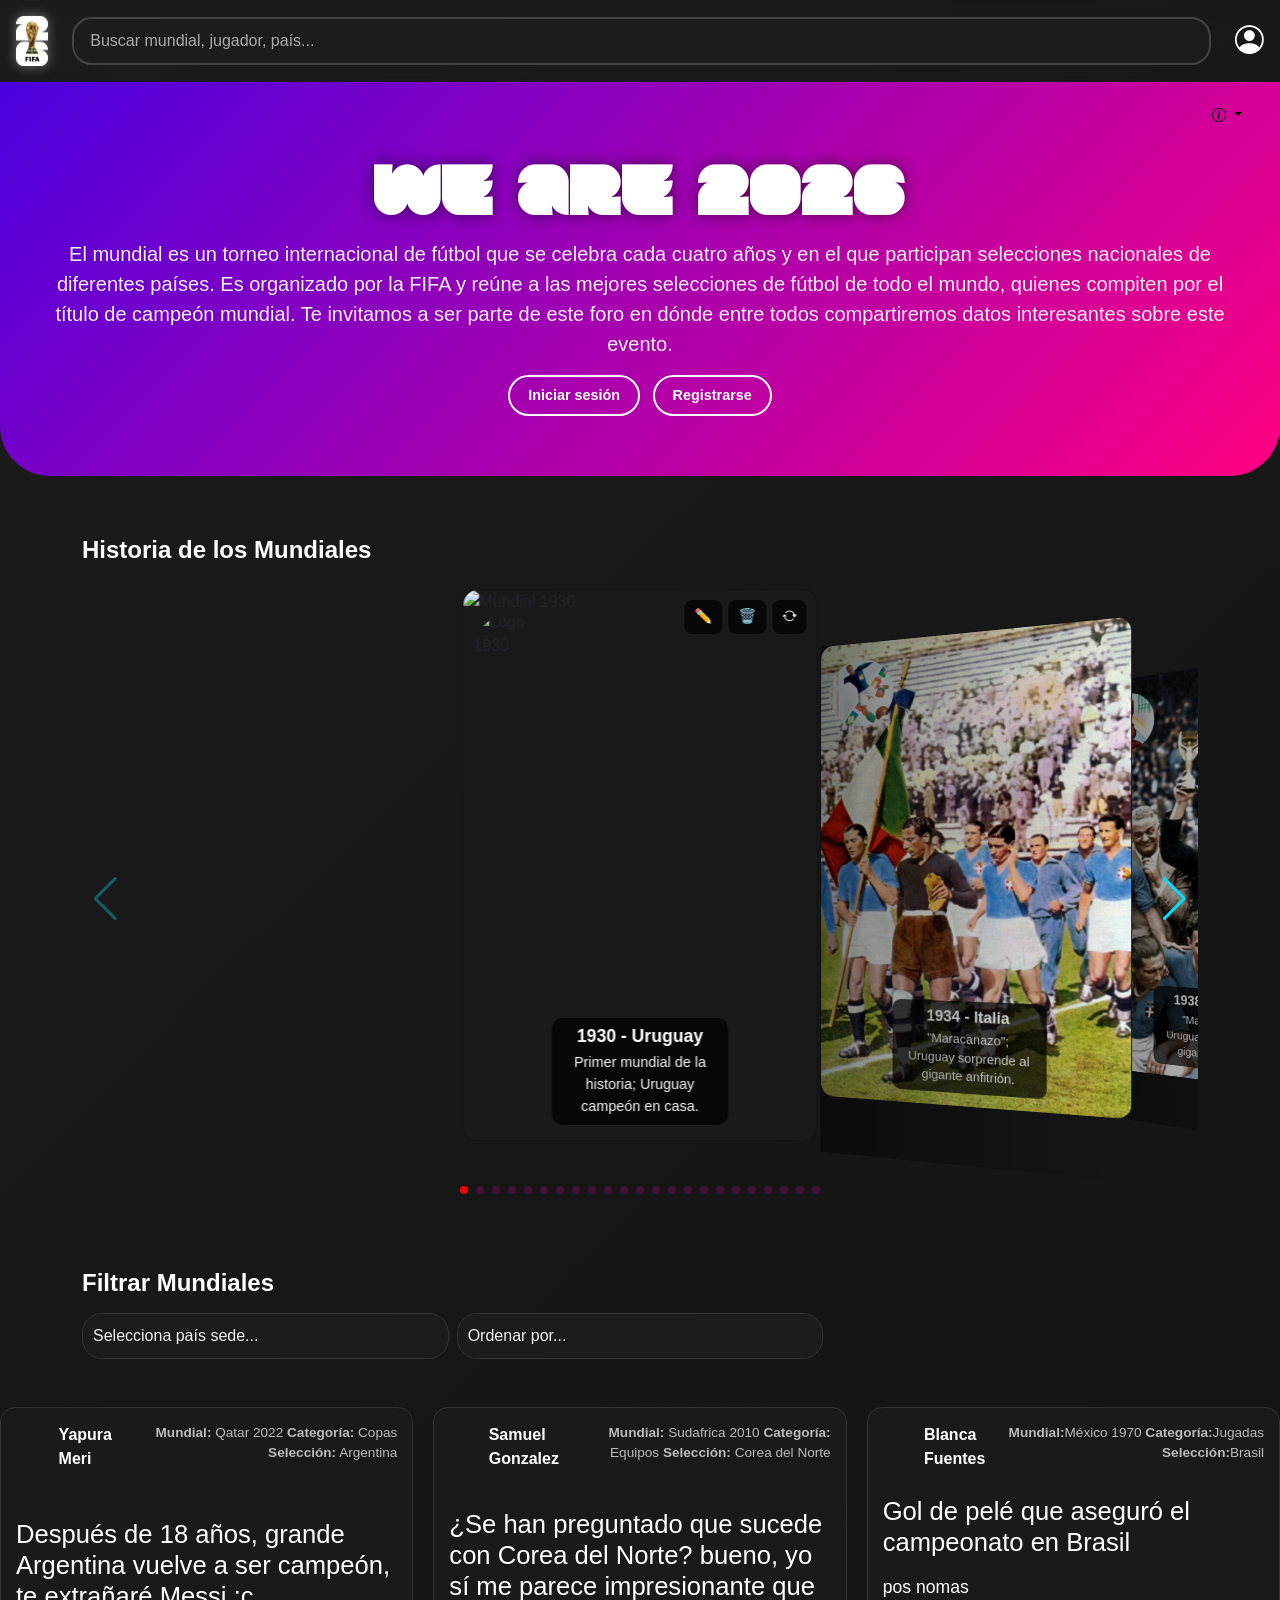
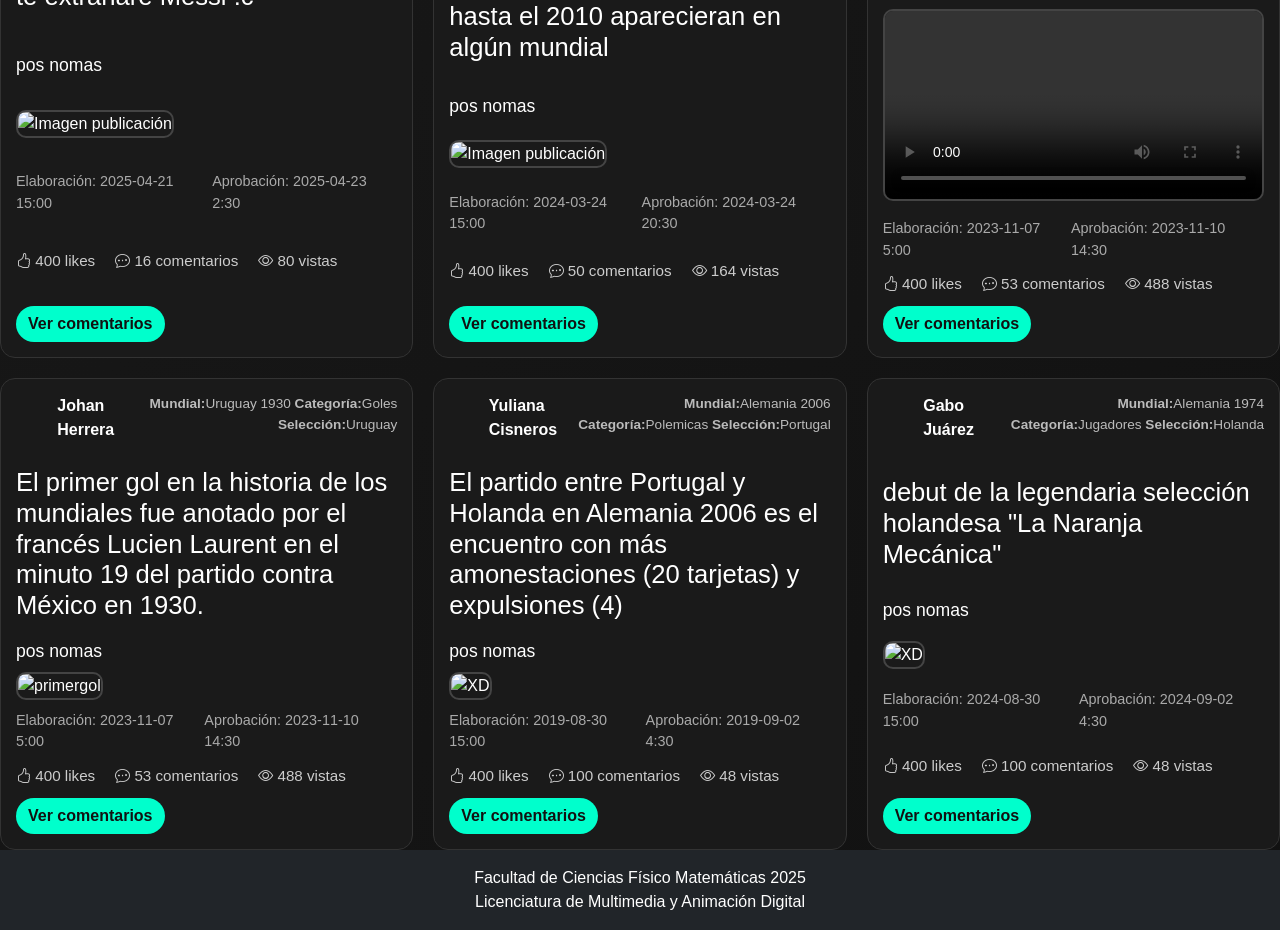
==== commit 58e24463: "Agregué atributos en las páginas del mundial" ====
--- a/index.html
+++ b/index.html
@@ -9,6 +9,7 @@
   <link rel="stylesheet" href="css/index.css">
   <link rel="stylesheet" href="css/index_Drop.css">
   <link rel="stylesheet" href="css/modal_CrearPub.css">
+  <link rel="stylesheet" href="css/card.css">
   <link rel="stylesheet" href="https://cdn.jsdelivr.net/npm/bootstrap-icons@1.11.3/font/bootstrap-icons.css">
   <link rel="stylesheet" href="https://cdn.jsdelivr.net/npm/swiper@11/swiper-bundle.min.css" />
 
@@ -33,30 +34,30 @@
 
   <div id="toastContainer" class="toast-container position-fixed bottom-0 end-0 p-3"></div>
 
-<main class="position-relative">
-  <div class="info-btn">
-    <div class="dropdown">
-      <button class="btn btn-info-icon dropdown-toggle" type="button" data-bs-toggle="dropdown" aria-expanded="false">
-        <i class="bi bi-info-circle"></i>
-      </button>
-      <ul class="dropdown-menu dropdown-custom dropdown-menu-end">
-        <li><span class="dropdown-item">Solo puedes interactuar si has iniciado sesión</span></li>
-        <li><span class="dropdown-item">O te has registrado</span></li>
-        <li><span class="dropdown-item">Elige un mundial para publicar</span></li>
-      </ul>
-    </div>
-  </div>
-
-  <h1 class="display-3 fw-bold">We are 2026</h1>
-  <p class="lead">
-    El mundial es un torneo internacional de fútbol que se celebra cada cuatro años y en el que
-    participan selecciones nacionales de diferentes países. Es organizado por la FIFA y reúne a las mejores
-    selecciones de fútbol de todo el mundo, quienes compiten por el título de campeón mundial.
-    Te invitamos a ser parte de este foro en dónde entre todos compartiremos datos interesantes sobre este evento.
-  </p>
-  <a href="Login.html" class="btn btn-outline-primary btn-sm">Iniciar sesión</a>
-  <a href="registro.html" class="btn btn-primary btn-sm ms-2">Registrarse</a>
-</main>
+  <main class="position-relative">
+    <div class="info-btn">
+      <div class="dropdown">
+        <button class="btn btn-info-icon dropdown-toggle" type="button" data-bs-toggle="dropdown" aria-expanded="false">
+          <i class="bi bi-info-circle"></i>
+        </button>
+        <ul class="dropdown-menu dropdown-custom dropdown-menu-end">
+          <li><span class="dropdown-item">->Solo puedes interactuar si has iniciado sesión</span></li>
+          <li><span class="dropdown-item">->Solo puedes interactuar si te has registrado</span></li>
+          <li><span class="dropdown-item">->Elige un mundial para publicar</span></li>
+        </ul>
+      </div>
+    </div>
+
+    <h1 class="display-3 fw-bold">We are 2026</h1>
+    <p class="lead">
+      El mundial es un torneo internacional de fútbol que se celebra cada cuatro años y en el que
+      participan selecciones nacionales de diferentes países. Es organizado por la FIFA y reúne a las mejores
+      selecciones de fútbol de todo el mundo, quienes compiten por el título de campeón mundial.
+      Te invitamos a ser parte de este foro en dónde entre todos compartiremos datos interesantes sobre este evento.
+    </p>
+    <a href="Login.html" class="btn btn-outline-primary btn-sm">Iniciar sesión</a>
+    <a href="registro.html" class="btn btn-primary btn-sm ms-2">Registrarse</a>
+  </main>
 
   <!-- CARRUSEL DE LAS IMAGENES-->
   <section class="container mb-5">
@@ -67,18 +68,49 @@
       <div class="swiper-wrapper">
 
         <div class="swiper-slide" data-mundial="1930">
-          <div class="card">
-            <img src="https://www.laizquierdadiario.mx/IMG/jpg/seleccion_argentina_1930.jpg" alt="Mundial 1930"
-              class="main-img">
-            <img src="https://img.vavel.com/b/Uruguay_1930_World_Cup.jpg" alt="Logo 1930" class="logo-img">
-            <div class="caption">
-              <h5>1930 - Uruguay</h5>
-              <p>Primer mundial de la historia; Uruguay campeón en casa.</p>
-            </div>
-            <div class="card-actions">
-              <button class="edit-btn" title="Editar">✏️</button>
-              <button class="delete-btn" title="Eliminar">🗑️</button>
-            </div>
+          <div class="card-flip">
+
+            <!-- Frente -->
+            <div class="card-front">
+              <div class="card">
+                <img src="https://www.laizquierdadiario.mx/IMG/jpg/seleccion_argentina_1930.jpg" alt="Mundial 1930"
+                  class="main-img">
+                <img src="https://img.vavel.com/b/Uruguay_1930_World_Cup.jpg" alt="Logo 1930" class="logo-img">
+
+                <div class="caption">
+                  <h5>1930 - Uruguay</h5>
+                  <p>Primer mundial de la historia; Uruguay campeón en casa.</p>
+                </div>
+
+                <div class="card-actions">
+                  <button class="edit-btn" title="Editar">✏️</button>
+                  <button class="delete-btn" title="Eliminar">🗑️</button>
+                  <button class="flip-btn" title="Ver más"><i class="bi bi-arrow-repeat"></i></button>
+                </div>
+              </div>
+            </div>
+
+            <!-- Reverso -->
+            <div class="card-back">
+              <div class="card">
+                <h5>Datos del Mundial 1930</h5>
+                <ul>
+                  <li><strong>Sedes:</strong> Montevideo</li>
+                  <li><strong>Mascota:</strong> No hubo</li>
+                  <li><strong>Campeón:</strong> Uruguay 🇺🇾</li>
+                  <li><strong>Subcampeón:</strong> Argentina 🇦🇷</li>
+                  <li><strong>Marcador final:</strong> 4 - 2</li>
+                  <li><strong>Final:</strong> Tiempo reglamentario</li>
+                  <li><strong>Líder de goleo:</strong> Guillermo Stábile (8 goles)</li>
+                  <li><strong>3° Lugar:</strong> Estados Unidos 🇺🇸</li>
+                  <li><strong>4° Lugar:</strong> Yugoslavia 🇷🇸</li>
+                </ul>
+                <div class="back-actions">
+                  <button class="flip-btn" title="Volver"><i class="bi bi-arrow-counterclockwise"></i></button>
+                </div>
+              </div>
+            </div>
+
           </div>
         </div>
 
@@ -714,11 +746,13 @@
     Licenciatura de Multimedia y Animación Digital
   </footer>
 
-<script src="https://cdn.jsdelivr.net/npm/bootstrap@5.3.3/dist/js/bootstrap.bundle.min.js"></script>
-<script src="https://cdn.jsdelivr.net/npm/swiper@11/swiper-bundle.min.js"></script>
-
-<script src="js/index.js"></script>
-<script src="js/crearpubli.js"></script>
+  <script src="https://cdn.jsdelivr.net/npm/bootstrap@5.3.3/dist/js/bootstrap.bundle.min.js"></script>
+  <script src="https://cdn.jsdelivr.net/npm/swiper@11/swiper-bundle.min.js"></script>
+
+  <script src="js/index.js"></script>
+  <script src="js/crearpubli.js"></script>
+  <script src="js/card.js"></script>
+
 
 
 </body>
--- a/css/index.css
+++ b/css/index.css
@@ -45,10 +45,10 @@
     transition: color 0.3s ease;
   }
   .like.active {
-  color: #ff0080; /* azul */
+  color: #ff0080; 
 }
   .like.active i {
-    color: #ff0080; /* cambia este color a tu preferencia */
+    color: #ff0080; 
   }
 
 header .form-control::placeholder {
@@ -221,11 +221,15 @@
   box-shadow: 0 0 10px rgba(255,0,80,0.6);
 }
 
+
+
+
+
 /* ==== CARDS ==== */
 .card {
   position: relative;
   border-radius: 15px;
-  overflow: hidden;
+  overflow: visible;
   background: #1a1a1a;
   transition: transform 0.3s ease, box-shadow 0.3s ease;
   cursor: pointer;
@@ -240,17 +244,18 @@
 /* Imagen principal */
 .main-img {
   width: 100%;
-  height: 600px;
+  height: 550px;
   object-fit: cover;
   border-radius: 15px;
   display: block;
+  transition: height 0.3s ease;
 }
 
 /* Logo pequeño */
 .logo-img {
 width: 80px;
   height: 80px; 
-  object-fit: contain; /* o cover, según necesites */
+  object-fit: contain; 
   position: absolute;
   top: 20px;
   left: 10px;
@@ -264,14 +269,17 @@
 
 .caption {
   position: absolute;
-  bottom: 10px;
+  bottom: 15px;
   left: 50%;
   transform: translateX(-50%);
   text-align: center;
   color: #fff;
-  background: rgba(0, 0, 0, 0.795);
-  padding: 10px 15px;
+  background: rgba(0, 0, 0, 0.7);
+  padding: 8px 14px;
   border-radius: 10px;
+  max-width: 90%;
+  z-index: 2; 
+  transition: all 0.3s ease;
 }
 
 /* Título y descripción */
@@ -1001,36 +1009,66 @@
 
 
 
+
+
+
+
+
+
 @media (max-width: 992px) {
   .swiper {
-    height: 500px;
-  }
-}
-
-/* Pantallas medianas */
+    height: 650px;
+  }
+  .main-img {
+    height: 420px;
+  }
+  .caption {
+    bottom: 14px;
+    padding: 8px 14px;
+  }
+}
+
+/* 📱 Tablets */
 @media (max-width: 768px) {
   .swiper {
-    height: 450px;
-  }
-}
-
-/* Móviles chicos */
+    height: 600px;
+  }
+  .main-img {
+    height: 400px;
+  }
+  .caption {
+    font-size: 0.9rem;
+    bottom: 12px;
+  }
+}
+
+/* 📲 Móviles pequeños */
 @media (max-width: 480px) {
   .swiper {
-    height: 600px;
-    padding-top: 20px;
-    padding-bottom: 40px;
-  }
- .swiper-slide {
-    transform: scale(0.9); /* reduce un poco todas las slides */
-    transition: transform 0.3s ease;
-  }
-
-  .swiper-slide-active {
-    transform: scale(1); /* la activa se ve completa */
-  }
-
- 
-}
-
-  +    height: auto;
+    padding-top: 30px;
+    padding-bottom: 80px;
+  }
+
+  .card {
+    display: flex;
+    flex-direction: column;
+    align-items: center;
+    max-width: 90%;
+  }
+
+  .main-img {
+    height: 380px; /* ✅ más alargada pero no desborda */
+  }
+
+  .caption {
+    position: relative;
+    bottom: auto;
+    left: auto;
+    transform: none;
+    margin-top: 12px;
+    background: rgba(0, 0, 0, 0.85);
+    font-size: 0.9rem;
+    padding: 8px 12px;
+  }
+}
--- a/css/index_Drop.css
+++ b/css/index_Drop.css
@@ -42,7 +42,7 @@
 .btn-info-icon {
   background: transparent;
   border: none;
-  color: #000000; /* turquesa */
+  color: #000000; 
   font-size: 20rem; /* tamaño del ícono */
   transition: 0.3s;
 }
--- a/css/card.css
+++ b/css/card.css
@@ -0,0 +1,83 @@
+.card-back .card {
+  background-color: #0c0d0ec5; /* azul Bootstrap, puedes cambiarlo */
+  color: #fff;
+  border-radius: 15px;
+  padding: 20px;
+}
+
+/* Texto del reverso */
+.card-back h5 {
+  font-weight: bold;
+  margin-bottom: 10px;
+  color: #fff;
+}
+
+.card-back ul {
+  list-style: none;
+  padding-left: 0;
+}
+
+.card-back ul li {
+  margin-bottom: 5px;
+  color: #f1f1f1;
+}
+
+/* === Asegurar que el flip no se recorte === */
+.card-flip {
+  perspective: 1000px;
+}
+
+.card-front,
+.card-back {
+  backface-visibility: hidden;
+  transition: transform 0.8s;
+}
+
+.card-front {
+  transform: rotateY(0deg);
+  position: absolute;
+  width: 100%;
+}
+
+.card-back {
+  transform: rotateY(180deg);
+  position: absolute;
+  width: 100%;
+}
+
+.card-flip.flipped .card-front {
+  transform: rotateY(180deg);
+}
+
+.card-flip.flipped .card-back {
+  transform: rotateY(0deg);
+}
+/* Posición de botones */
+
+.card-actions button,
+.back-actions button {
+  border: none;
+  border-radius: 8px;
+  padding: 6px 10px;
+  cursor: pointer;
+  font-size: 0.9rem;
+  transition: all 0.3s;
+}
+
+
+
+.flip-btn {
+  background-color: #00f7ff;
+  color: #1b1b1b;
+}
+
+.card-actions button:hover,
+.back-actions button:hover {
+  transform: scale(1.1);
+}
+
+.back-actions {
+  display: flex;
+  justify-content: flex-end;
+  margin-top: 20px;
+}
